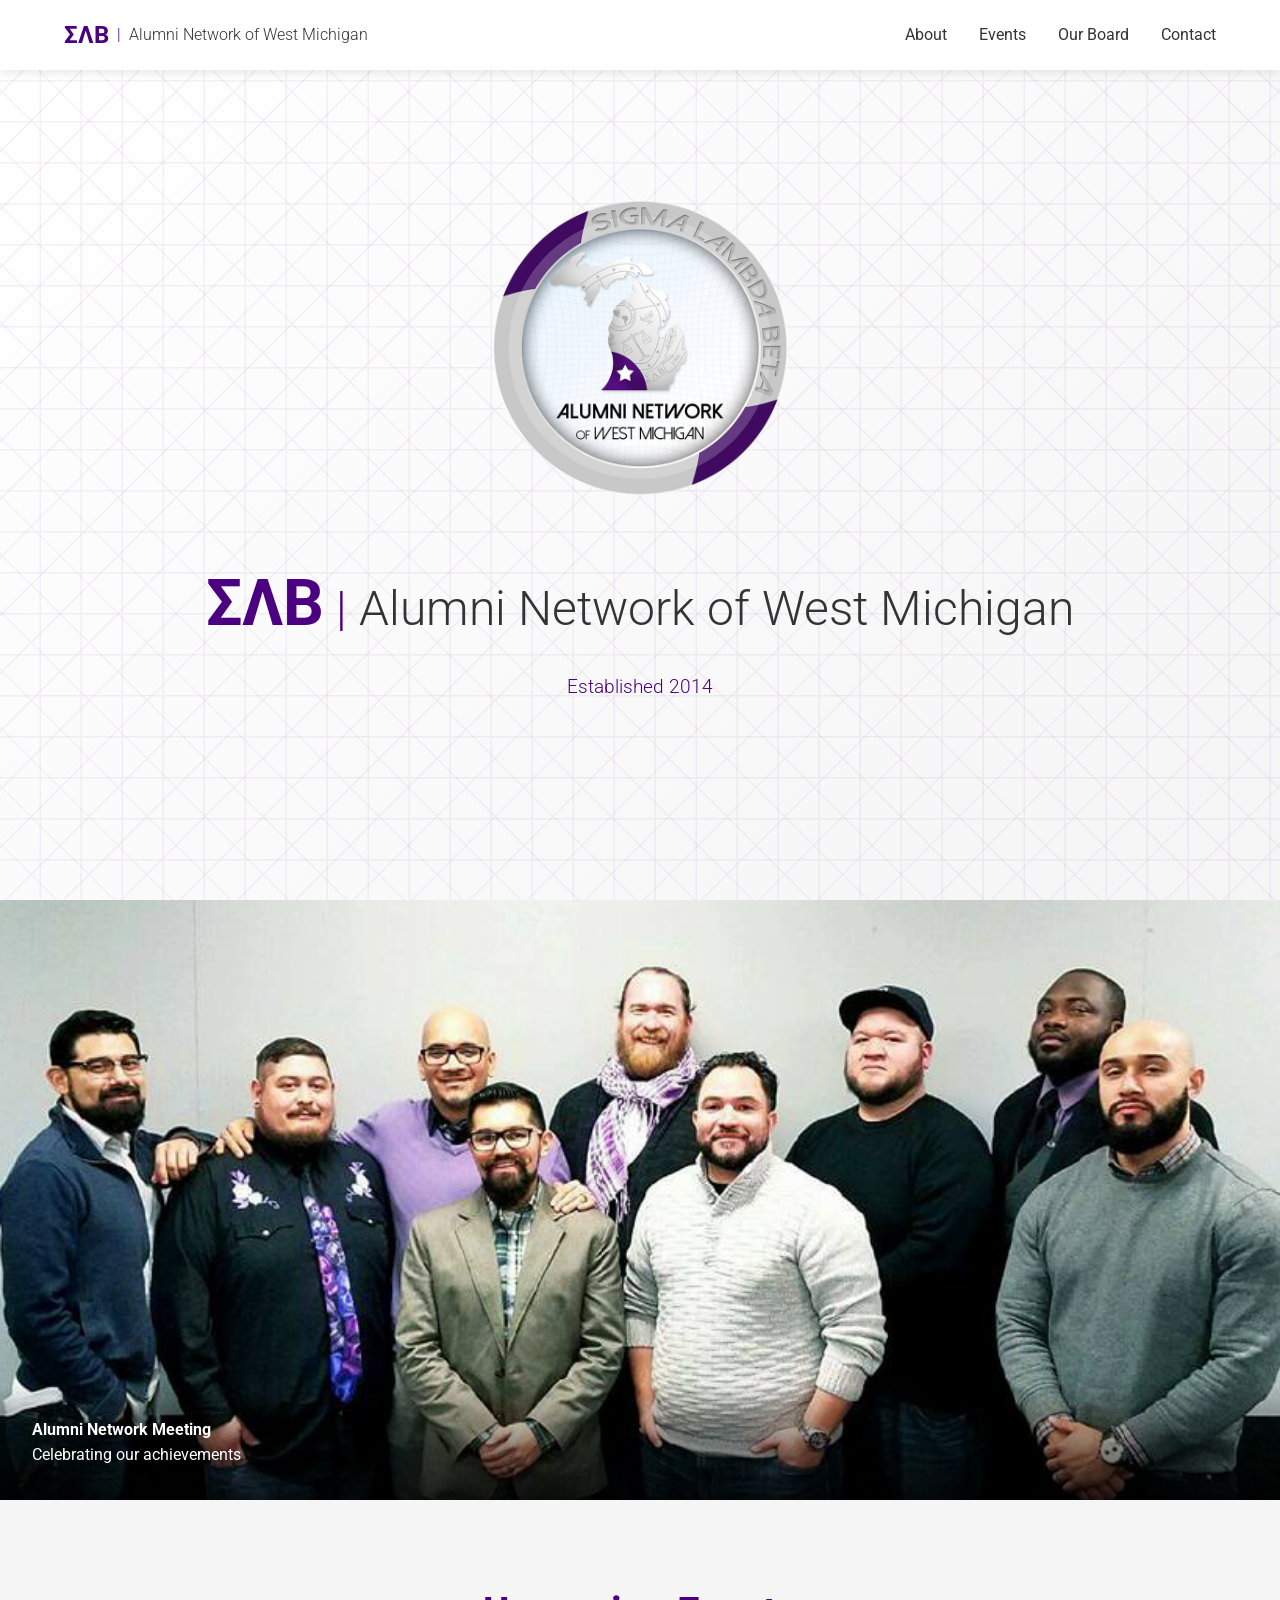
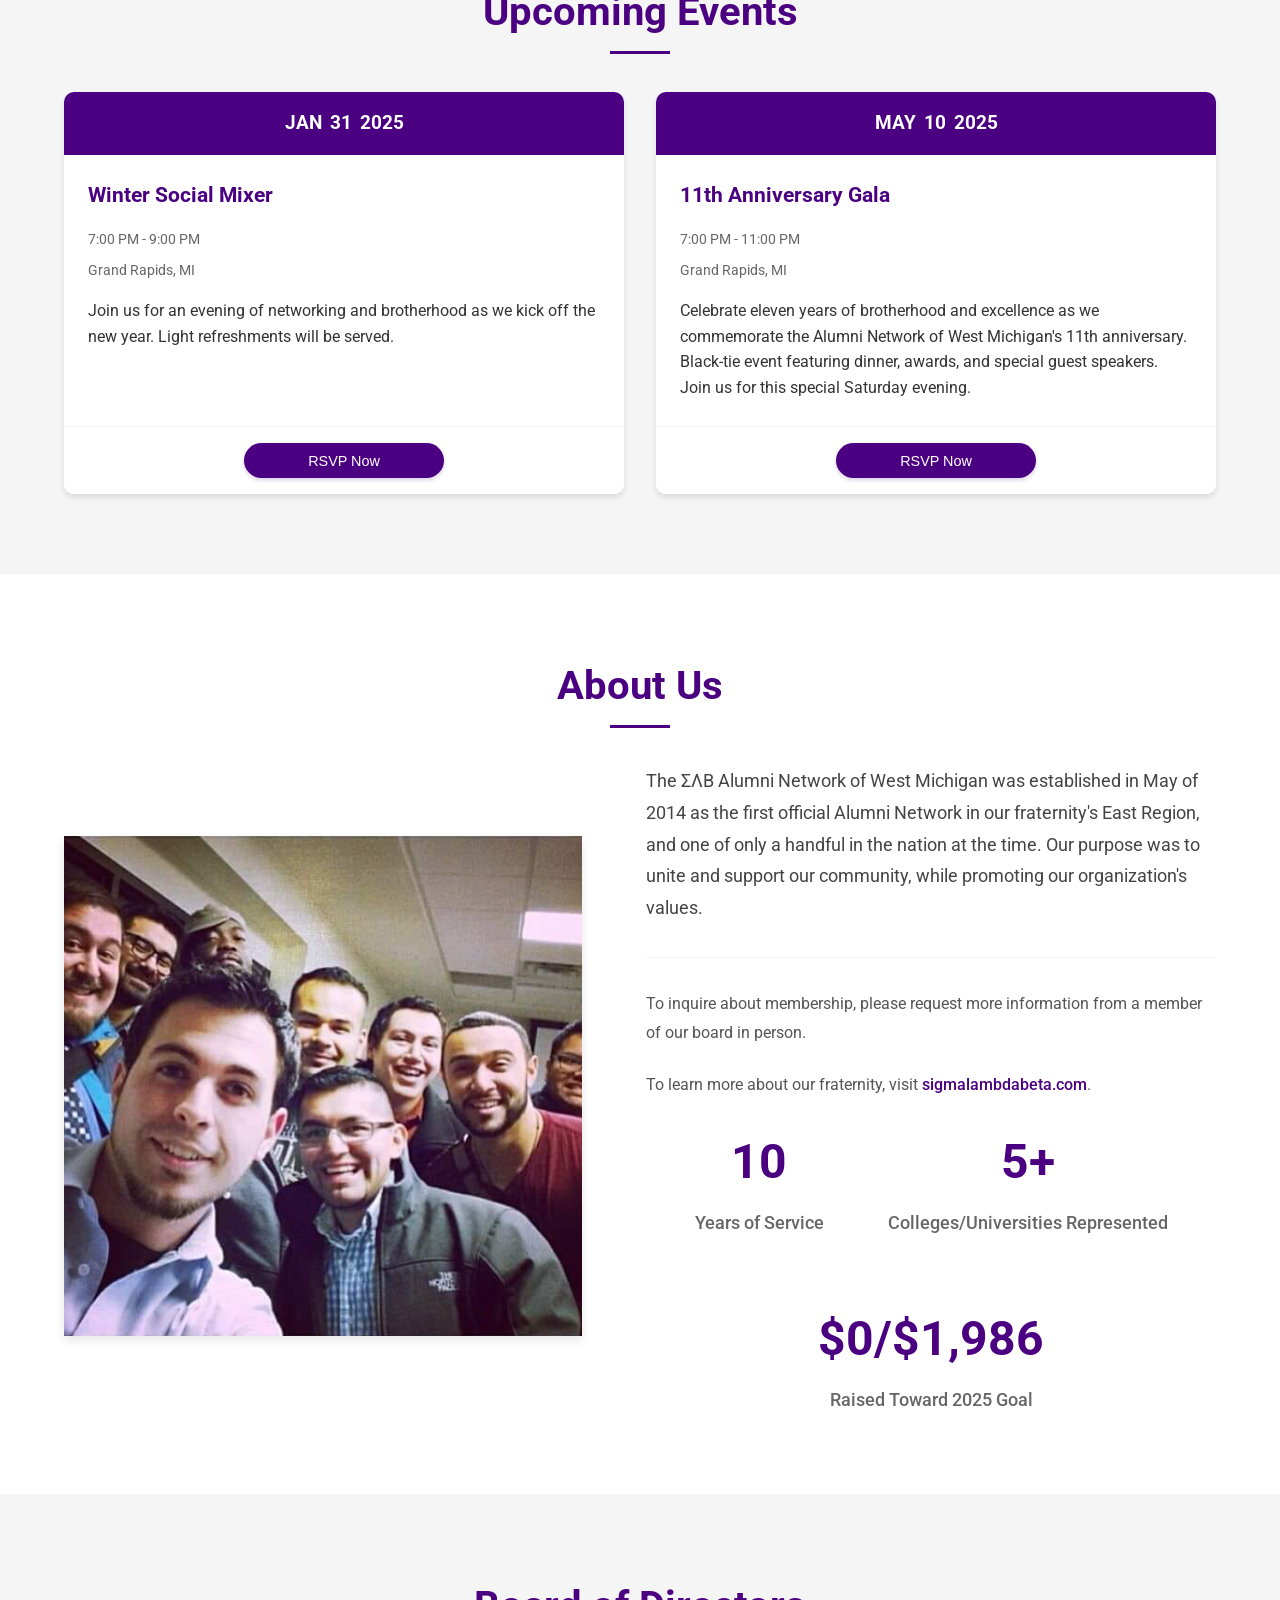
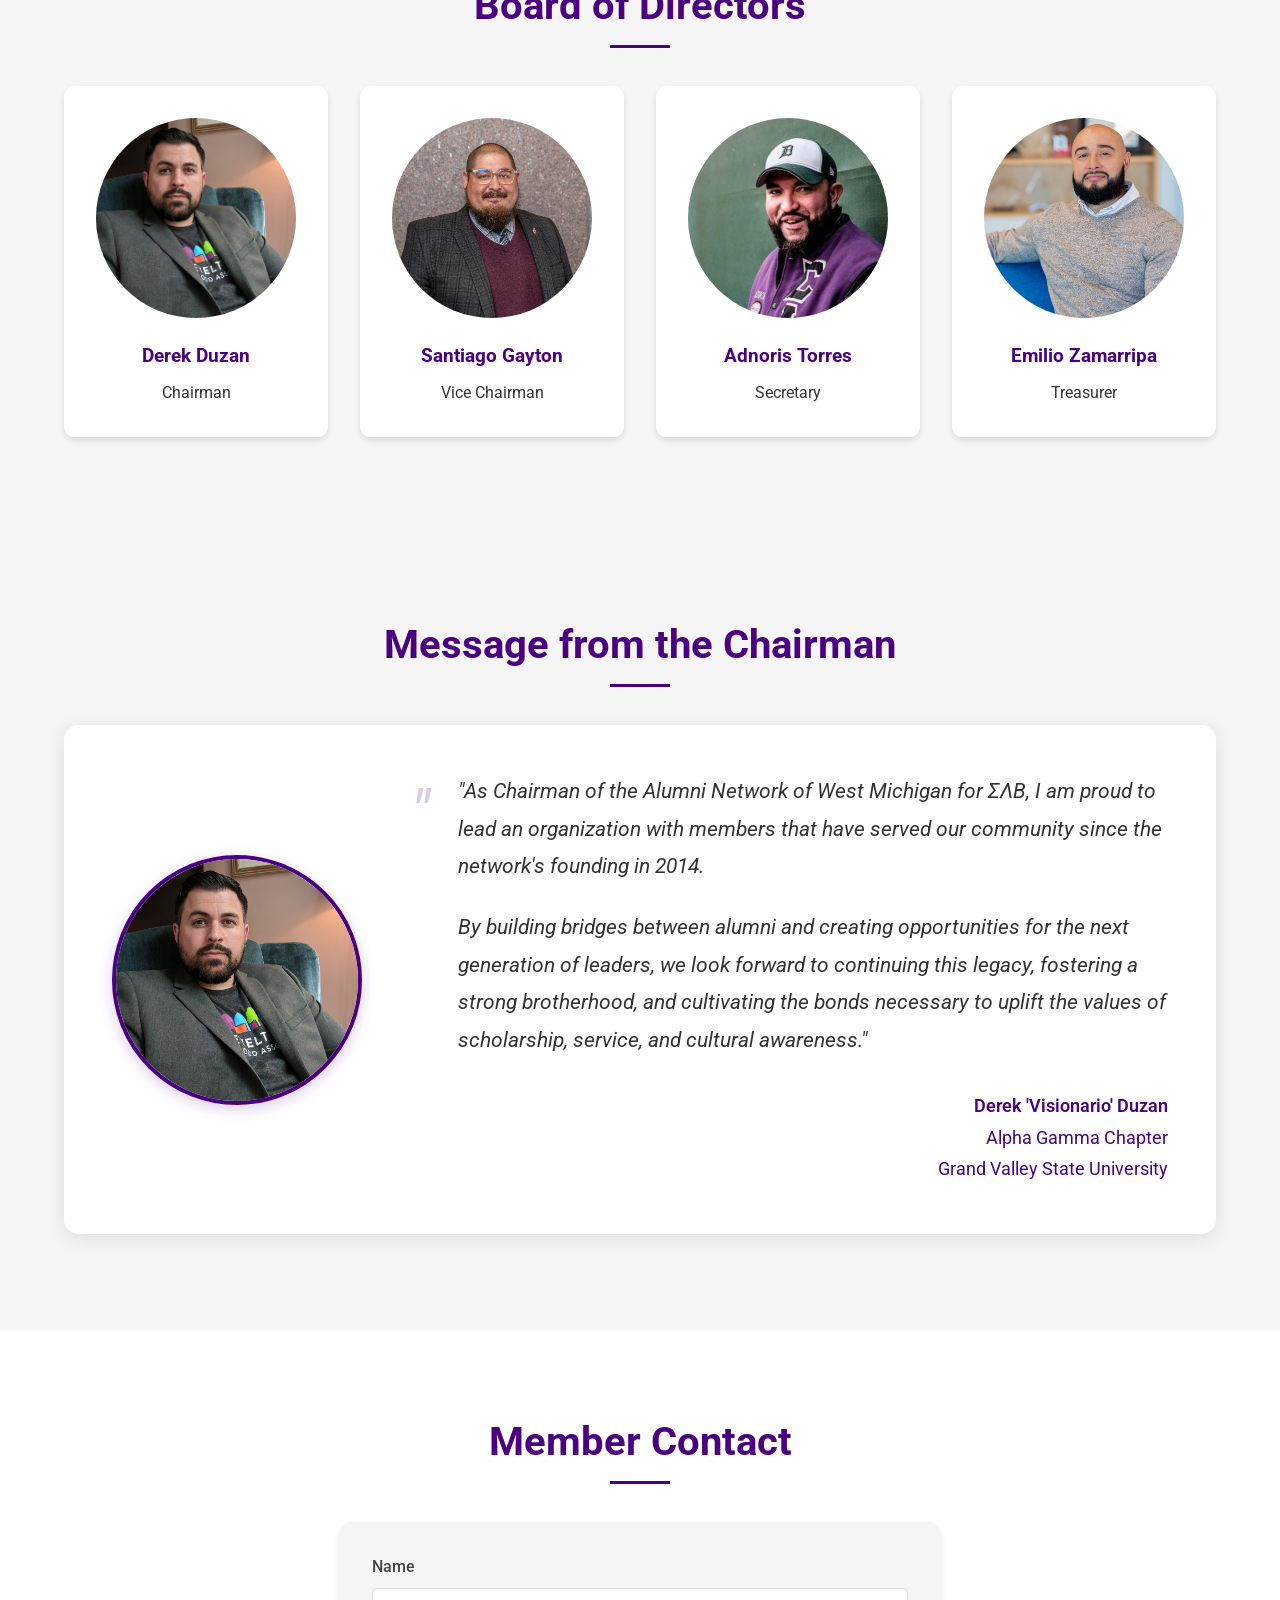
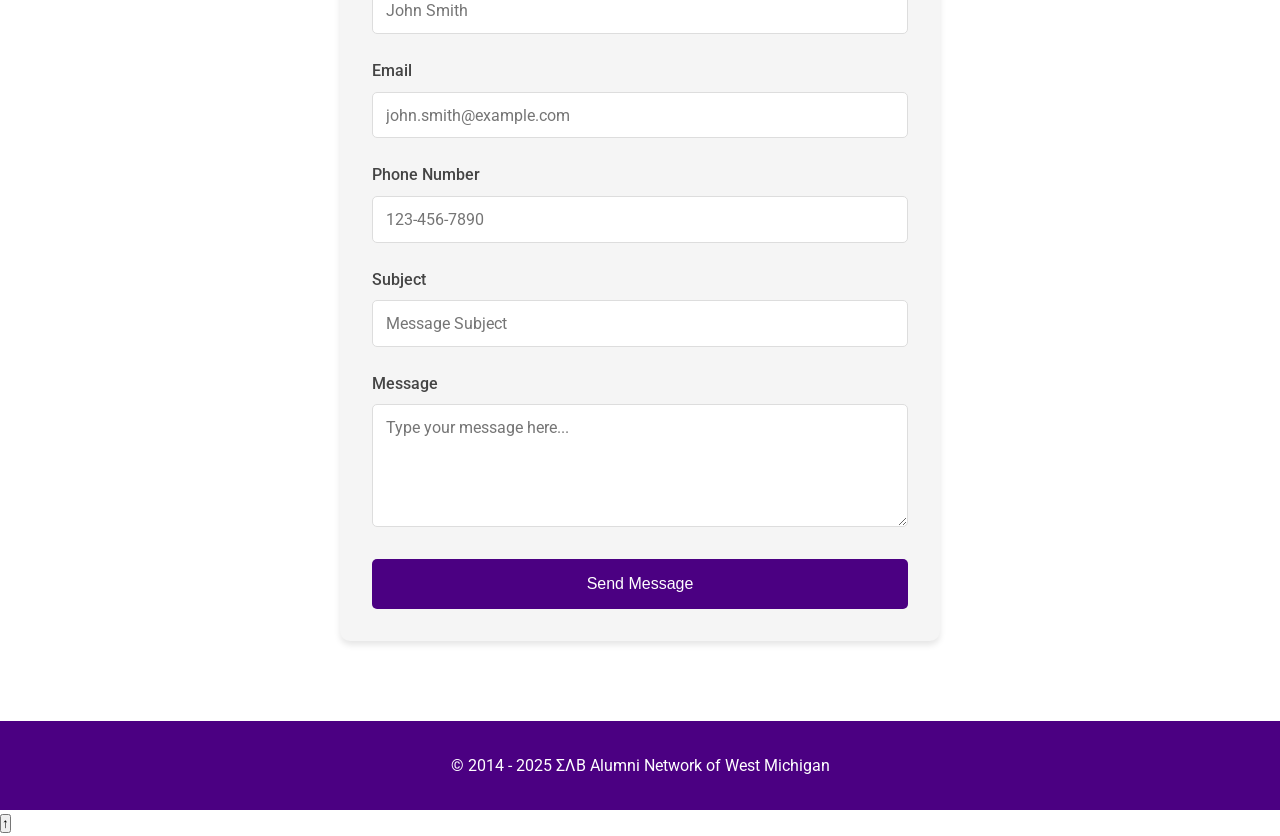
==== index.html @ dcb29a34 "Add files via upload" ====
<!DOCTYPE html>
<html lang="en">
<head>
    <meta charset="UTF-8">
    <meta name="viewport" content="width=device-width, initial-scale=1.0">
    <title>ΣΛΒ | Alumni Network of West Michigan</title>
    <link rel="stylesheet" href="styles.css">
    <link rel="preconnect" href="https://fonts.googleapis.com">
    <link rel="preconnect" href="https://fonts.gstatic.com" crossorigin>
    <link href="https://fonts.googleapis.com/css2?family=Roboto:wght@300;400;700&display=swap" rel="stylesheet">
    <script src="script.js" defer></script>
</head>
<body>
    <header>
        <nav class="navbar">
            <div class="logo">
                <span class="greek-letters">ΣΛΒ</span>
                <span class="separator">|</span>
                <span class="network-name">Alumni Network of West Michigan</span>
            </div>
            <div class="nav-links">
                <a href="#about">About</a>
                <a href="#events">Events</a>
                <a href="#membership">Our Board</a>
                <a href="#contact">Contact</a>
            </div>
            <div class="menu-toggle">
                <span></span>
                <span></span>
                <span></span>
            </div>
        </nav>
    </header>

    <main>
        <section class="hero">
            <div class="hero-content">
                <img 
                    src="images/logo.png" 
                    alt="ΣΛΒ Alumni Network of West Michigan Logo" 
                    class="hero-logo"
                    onload="console.log('Image loaded successfully')"
                    onerror="console.log('Error loading image. Path attempted:', this.src)">
                <h1>
                    <span class="greek-letters">ΣΛΒ</span>
                    <span class="separator">|</span>
                    <span class="network-name">Alumni Network of West Michigan</span>
                </h1>
                <p class="subtitle">Established 2014</p>
            </div>
        </section>

        <section class="gallery" id="events">
            <div class="container">
                <div class="carousel-container">
                    <div class="carousel-track-container">
                        <div class="carousel-track">
                            <!-- Original slides -->
                            <div class="carousel-slide">
                                <img src="images/about.png" alt="Alumni Network Meeting">
                                <div class="carousel-caption">
                                    <h4>Alumni Network Meeting</h4>
                                    <p>Celebrating our achievements</p>
                                </div>
                            </div>
                            <div class="carousel-slide">
                                <img src="images/meeting3.jpg" alt="Volunteering">
                                <div class="carousel-caption">
                                    <h4>Volunteering</h4>
                                    <p>Supporting the next generation</p>
                                </div>
                            </div>
                            <div class="carousel-slide">
                                <img src="images/volunteer1.png" alt="Volunteering with Laker Familia">
                                <div class="carousel-caption">
                                    <h4>Community Service</h4>
                                    <p>Volunteering with Laker Familia at GVSU</p>
                                </div>
                            </div>
                            <div class="carousel-slide">
                                <img src="images/holidayparty.png" alt="Holiday Party">
                                <div class="carousel-caption">
                                    <h4>Holiday Gathering</h4>
                                    <p>Brothers celebrating the season together in Grand Rapids</p>
                                </div>
                            </div>
                            <div class="carousel-slide">
                                <img src="images/meeting2.jpg" alt="Brother Social">
                                <div class="carousel-caption">
                                    <h4>Brother Social</h4>
                                    <p>Growing together professionally</p>
                                </div>
                            </div>
                            <!-- Original slide -->
                            <div class="carousel-slide">
                                <img src="images/fundraise1.png" alt="Fundraiser for Clubhouse International">
                                <div class="carousel-caption">
                                    <h4>Philanthropy</h4>
                                    <p>Fundraising event supporting Clubhouse International</p>
                                </div>
                            </div>
                            <!-- Duplicate all slides for seamless loop -->
                            <div class="carousel-slide">
                                <img src="images/about.png" alt="Alumni Network Meeting">
                                <div class="carousel-caption">
                                    <h4>Alumni Network Meeting</h4>
                                    <p>Celebrating our achievements</p>
                                </div>
                            </div>
                            <div class="carousel-slide">
                                <img src="images/meeting3.jpg" alt="Volunteering">
                                <div class="carousel-caption">
                                    <h4>Volunteering</h4>
                                    <p>Supporting the next generation</p>
                                </div>
                            </div>
                            <div class="carousel-slide">
                                <img src="images/volunteer2.jpg" alt="Volunteering Event">
                                <div class="carousel-caption">
                                    <h4>Community Outreach</h4>
                                    <p>Brothers giving back to West Michigan</p>
                                </div>
                            </div>
                            <div class="carousel-slide">
                                <img src="images/holidayparty.png" alt="Holiday Party">
                                <div class="carousel-caption">
                                    <h4>Holiday Gathering</h4>
                                    <p>Brothers celebrating the season together in Grand Rapids</p>
                                </div>
                            </div>
                            <div class="carousel-slide">
                                <img src="images/meeting2.jpg" alt="Brother Social">
                                <div class="carousel-caption">
                                    <h4>Brother Social</h4>
                                    <p>Growing together professionally</p>
                                </div>
                            </div>
                            <div class="carousel-slide">
                                <img src="images/meeting3.jpg" alt="Volunteering">
                                <div class="carousel-caption">
                                    <h4>Volunteering</h4>
                                    <p>Supporting the next generation</p>
                                </div>
                            </div>
                            <div class="carousel-slide">
                                <img src="images/about.png" alt="Alumni Network Meeting">
                                <div class="carousel-caption">
                                    <h4>Alumni Network Meeting</h4>
                                    <p>Celebrating our achievements</p>
                                </div>
                            </div>
                            <div class="carousel-slide">
                                <img src="images/fundraise1.png" alt="Fundraiser for Clubhouse International">
                                <div class="carousel-caption">
                                    <h4>Philanthropy</h4>
                                    <p>Fundraising event supporting Clubhouse International</p>
                                </div>
                            </div>
                        </div>
                    </div>
                </div>
            </div>
        </section>

        <section class="upcoming-events">
            <div class="container">
                <h2>Upcoming Events</h2>
                <div class="events-grid">
                    <div class="event-card">
                        <div class="event-date">
                            <span class="month">JAN</span>
                            <span class="day">31</span>
                            <span class="year">2025</span>
                        </div>
                        <div class="event-details">
                            <h3>Winter Social Mixer</h3>
                            <p class="event-time"><i class="far fa-clock"></i> 7:00 PM - 9:00 PM</p>
                            <p class="event-location"><i class="fas fa-map-marker-alt"></i> Grand Rapids, MI</p>
                            <p class="event-description">Join us for an evening of networking and brotherhood as we kick off the new year. Light refreshments will be served.</p>
                        </div>
                        <div class="event-actions">
                            <button class="rsvp-btn" onclick="handleRSVP(this)" 
                                data-event-name="Winter Social Mixer" 
                                data-event-date="2025-01-31" 
                                data-event-time="19:00" 
                                data-event-location="Grand Rapids, MI">RSVP Now</button>
                        </div>
                    </div>
                    <div class="event-card">
                        <div class="event-date">
                            <span class="month">MAY</span>
                            <span class="day">10</span>
                            <span class="year">2025</span>
                        </div>
                        <div class="event-details">
                            <h3>11th Anniversary Gala</h3>
                            <p class="event-time"><i class="far fa-clock"></i> 7:00 PM - 11:00 PM</p>
                            <p class="event-location"><i class="fas fa-map-marker-alt"></i> Grand Rapids, MI</p>
                            <p class="event-description">Celebrate eleven years of brotherhood and excellence as we commemorate the Alumni Network of West Michigan's 11th anniversary. Black-tie event featuring dinner, awards, and special guest speakers. Join us for this special Saturday evening.</p>
                        </div>
                        <div class="event-actions">
                            <button class="rsvp-btn" onclick="handleRSVP(this)"
                                data-event-name="11th Anniversary Gala"
                                data-event-date="2025-05-10"
                                data-event-time="19:00"
                                data-event-location="Grand Rapids, MI">RSVP Now</button>
                        </div>
                    </div>
                </div>
            </div>
        </section>

        <section class="about" id="about">
            <div class="container">
                <h2>About Us</h2>
                <div class="about-content">
                    <div class="about-image">
                        <img src="images/about2.png" alt="Brotherhood Community Service">
                    </div>
                    <div class="about-main">
                        <div class="about-text">
                            <p>The ΣΛΒ Alumni Network of West Michigan was established in May of 2014 as the first official Alumni Network in our fraternity's East Region, and one of only a handful in the nation at the time. Our purpose was to unite and support our community, while promoting our organization's values.</p>
                            <div class="membership-info">
                                <p>To inquire about membership, please request more information from a member of our board in person.</p>
                                <p>To learn more about our fraternity, visit <a href="https://sigmalambdabeta.com" target="_blank" rel="noopener noreferrer">sigmalambdabeta.com</a>.</p>
                            </div>
                        </div>
                        <div class="about-stats">
                            <div class="stat-item">
                                <span class="stat-number">10</span>
                                <span class="stat-label">Years of Service</span>
                            </div>
                            <div class="stat-item">
                                <span class="stat-number">5+</span>
                                <span class="stat-label">Colleges/Universities Represented</span>
                            </div>
                            <div class="stat-item">
                                <span class="stat-number">$0/$1,986</span>
                                <span class="stat-label">Raised Toward 2025 Goal</span>
                            </div>
                        </div>
                    </div>
                </div>
            </div>
        </section>

        <section class="board" id="membership">
            <div class="container">
                <h2>Board of Directors</h2>
                <div class="board-grid">
                    <div class="board-member">
                        <img src="images/chairman.jpg" alt="Chairman">
                        <h3>Derek Duzan</h3>
                        <p>Chairman</p>
                    </div>
                    <div class="board-member">
                        <img src="images/vicechairman.png" alt="Vice Chairman">
                        <h3>Santiago Gayton</h3>
                        <p>Vice Chairman</p>
                    </div>
                    <div class="board-member">
                        <img src="images/secretary.png" alt="Secretary">
                        <h3>Adnoris Torres</h3>
                        <p>Secretary</p>
                    </div>
                    <div class="board-member">
                        <img src="images/treasurer.png" alt="Treasurer">
                        <h3>Emilio Zamarripa</h3>
                        <p>Treasurer</p>
                    </div>
                </div>
            </div>
        </section>

        <section class="chairman-message">
            <div class="container">
                <h2>Message from the Chairman</h2>
                <div class="message-content">
                    <img src="images/chairman.jpg" alt="Chairman" class="chairman-photo">
                    <blockquote>
                        <p>"As Chairman of the Alumni Network of West Michigan for ΣΛΒ, I am proud to lead an organization with members that have served our community since the network's founding in 2014.</p>
                        <p>By building bridges between alumni and creating opportunities for the next generation of leaders, we look forward to continuing this legacy, fostering a strong brotherhood, and cultivating the bonds necessary to uplift the values of scholarship, service, and cultural awareness."</p>
                        <footer>
                            <strong>Derek 'Visionario' Duzan</strong><br>
                            Alpha Gamma Chapter<br>
                            Grand Valley State University
                        </footer>
                    </blockquote>
                </div>
            </div>
        </section>

        <section class="contact" id="contact">
            <div class="container">
                <h2>Member Contact</h2>
                <div class="contact-content">
                    <form class="contact-form" id="contactForm" onsubmit="sendEmail(event)">
                        <div class="form-group">
                            <label for="name">Name</label>
                            <input type="text" id="name" name="name" placeholder="John Smith" required>
                        </div>
                        <div class="form-group">
                            <label for="email">Email</label>
                            <input type="email" id="email" name="email" placeholder="john.smith@example.com" required>
                        </div>
                        <div class="form-group">
                            <label for="phone">Phone Number</label>
                            <input type="tel" id="phone" name="phone" pattern="[0-9]{3}-[0-9]{3}-[0-9]{4}" placeholder="123-456-7890" required>
                        </div>
                        <div class="form-group">
                            <label for="subject">Subject</label>
                            <input type="text" id="subject" name="subject" placeholder="Message Subject" required>
                        </div>
                        <div class="form-group">
                            <label for="message">Message</label>
                            <textarea id="message" name="message" rows="5" placeholder="Type your message here..." required></textarea>
                        </div>
                        <button type="submit" class="submit-btn">Send Message</button>
                    </form>
                </div>
            </div>
        </section>
    </main>

    <footer>
        <p>&copy; 2014 - 2025 ΣΛΒ Alumni Network of West Michigan</p>
    </footer>

    <button class="back-to-top" onclick="window.scrollTo({top: 0, behavior: 'smooth'})">
        ↑
    </button>

    <script>
        // Show/hide back to top button based on scroll position
        window.addEventListener('scroll', function() {
            const backToTop = document.querySelector('.back-to-top');
            if (window.scrollY > 300) {
                backToTop.classList.add('visible');
            } else {
                backToTop.classList.remove('visible');
            }
        });
    </script>
</body>
</html>
---- styles.css ----
:root {
    --purple: #4B0082;
    --purple-light: #6A1B9A;
    --white: #ffffff;
    --gray-light: #f5f5f5;
}

* {
    margin: 0;
    padding: 0;
    box-sizing: border-box;
}

body {
    font-family: 'Roboto', sans-serif;
    background-color: var(--white);
    color: #333;
    line-height: 1.6;
}

.navbar {
    display: flex;
    justify-content: space-between;
    align-items: center;
    padding: 1rem 5%;
    background-color: var(--white);
    box-shadow: 0 2px 10px rgba(0, 0, 0, 0.1);
    position: fixed;
    width: 100%;
    top: 0;
    z-index: 1000;
}

.logo {
    display: flex;
    align-items: center;
    gap: 0.5rem;
}

.greek-letters {
    font-size: 1.5rem;
    font-weight: 700;
    color: var(--purple);
}

.separator {
    color: var(--purple);
    font-weight: 300;
}

.network-name {
    font-weight: 300;
}

.nav-links {
    display: flex;
    gap: 2rem;
}

.nav-links a {
    text-decoration: none;
    color: #333;
    font-weight: 400;
    transition: color 0.3s ease;
}

.nav-links a:hover {
    color: var(--purple);
}

.menu-toggle {
    display: none;
    flex-direction: column;
    gap: 6px;
    cursor: pointer;
}

.menu-toggle span {
    width: 25px;
    height: 2px;
    background-color: var(--purple);
    transition: all 0.3s ease;
}

.hero {
    height: 100vh;
    display: flex;
    flex-direction: column;
    justify-content: center;
    align-items: center;
    text-align: center;
    padding: 0 1rem;
    background: linear-gradient(135deg, var(--white) 0%, var(--gray-light) 100%);
    position: relative;
    overflow: hidden;
}

.hero::before {
    content: '';
    position: absolute;
    top: 0;
    left: 0;
    right: 0;
    bottom: 0;
    background: 
        repeating-linear-gradient(90deg, 
            transparent 0px,
            transparent 39px,
            var(--purple) 40px,
            var(--purple) 41px
        ),
        repeating-linear-gradient(0deg,
            transparent 0px,
            transparent 39px,
            var(--purple) 40px,
            var(--purple) 41px
        );
    opacity: 0.05;
    animation: gridMove 20s linear infinite;
}

.hero::after {
    content: '';
    position: absolute;
    top: 0;
    left: 0;
    right: 0;
    bottom: 0;
    background: 
        repeating-linear-gradient(45deg,
            transparent 0px,
            transparent 39px,
            var(--purple) 40px,
            var(--purple) 41px
        ),
        repeating-linear-gradient(-45deg,
            transparent 0px,
            transparent 39px,
            var(--purple) 40px,
            var(--purple) 41px
        );
    opacity: 0.05;
    animation: gridMove 15s linear infinite reverse;
}

@keyframes gridMove {
    0% {
        transform: translateX(0) translateY(0);
    }
    100% {
        transform: translateX(40px) translateY(40px);
    }
}

.hero-content {
    position: relative;
    z-index: 1;
}

.hero h1 {
    font-size: 3rem;
    margin-bottom: 1rem;
}

.hero .greek-letters {
    font-size: 4rem;
}

.subtitle {
    font-size: 1.2rem;
    color: var(--purple);
    font-weight: 300;
}

footer {
    text-align: center;
    padding: 2rem;
    background-color: var(--purple);
    color: var(--white);
}

/* Add these new styles before the media queries */

.container {
    max-width: 1200px;
    margin: 0 auto;
    padding: 0 1.5rem;
}

section {
    padding: 5rem 0;
}

section h2 {
    text-align: center;
    color: var(--purple);
    font-size: 2.5rem;
    margin-bottom: 3rem;
    position: relative;
}

section h2::after {
    content: '';
    position: absolute;
    bottom: -10px;
    left: 50%;
    transform: translateX(-50%);
    width: 60px;
    height: 3px;
    background-color: var(--purple);
}

/* Chairman Message Section */
.chairman-message {
    background-color: var(--gray-light);
    padding: 6rem 0;
}

.message-content {
    display: flex;
    gap: 4rem;
    align-items: center;
    background: var(--white);
    padding: 3rem;
    border-radius: 15px;
    box-shadow: 0 4px 20px rgba(0, 0, 0, 0.1);
}

.chairman-photo {
    width: 250px;
    height: 250px;
    object-fit: cover;
    border-radius: 50%;
    border: 4px solid var(--purple);
    box-shadow: 0 4px 15px rgba(75, 0, 130, 0.2);
    flex-shrink: 0;
}

blockquote {
    font-size: 1.3rem;
    line-height: 1.8;
    color: #333;
    font-style: italic;
    position: relative;
    padding-left: 2rem;
}

blockquote::before {
    content: '"';
    font-size: 4rem;
    color: var(--purple);
    position: absolute;
    left: -1rem;
    top: -1rem;
    opacity: 0.2;
}

blockquote footer {
    margin-top: 1.5rem;
    color: var(--purple);
    font-style: normal;
    font-size: 1.1rem;
    text-align: right;
    background: none;
    padding: 0;
}

blockquote footer strong {
    font-weight: 600;
}

blockquote p {
    margin-bottom: 1.5rem;
}

blockquote p:last-of-type {
    margin-bottom: 2rem;
}

/* Board Section */
.board {
    background-color: var(--gray-light);
}

.board-grid {
    display: grid;
    grid-template-columns: repeat(auto-fit, minmax(250px, 1fr));
    gap: 2rem;
}

.board-member {
    text-align: center;
    background: var(--white);
    padding: 2rem;
    border-radius: 10px;
    box-shadow: 0 4px 6px rgba(0, 0, 0, 0.1);
    transition: transform 0.3s ease;
    position: relative;
    overflow: hidden;
}

.board-member:hover {
    transform: translateY(-5px);
}

.board-member img {
    width: 200px;
    height: 200px;
    border-radius: 50%;
    margin-bottom: 1rem;
    object-fit: cover;
}

.board-member h3 {
    color: var(--purple);
    margin-bottom: 0.5rem;
}

.board-member .member-overlay {
    position: absolute;
    bottom: -100%;
    left: 0;
    right: 0;
    background: rgba(75, 0, 130, 0.9);
    color: white;
    padding: 2rem;
    transition: bottom 0.3s ease-in-out;
}

.board-member:hover .member-overlay {
    bottom: 0;
}

/* Gallery Section */
.gallery {
    background-color: var(--white);
    padding: 0;
}

.gallery .container {
    max-width: none;
    padding: 0;
}

.carousel-container {
    position: relative;
    width: 100%;
    margin: 0;
    overflow: hidden;
}

.gallery h2 {
    display: none;
}

.carousel-track-container {
    position: relative;
    height: 600px;
    margin: 0;
    overflow: hidden;
    background-color: black;
}

.carousel-track {
    position: relative;
    height: 100%;
    display: flex;
    animation: scroll 80s linear infinite;
    transform: translateX(0);
    will-change: transform;
}

.carousel-slide {
    position: relative;
    min-width: 100%;
    height: 100%;
    flex-shrink: 0;
    background-color: black;
    cursor: pointer;
}

.carousel-slide img {
    width: 100%;
    height: 100%;
    object-fit: cover;
    object-position: center 30%;
}

.carousel-caption {
    position: absolute;
    bottom: 0;
    left: 0;
    right: 0;
    padding: 2rem;
    background: linear-gradient(transparent, rgba(0, 0, 0, 0.8));
    color: var(--white);
}

@keyframes scroll {
    0% {
        transform: translateX(0);
    }
    100% {
        transform: translateX(-600%);
    }
}

/* Remove the carousel buttons and indicators */
.carousel-button, .carousel-nav {
    display: none;
}

@media (max-width: 768px) {
    .carousel-track-container {
        height: 300px;
    }
}

/* Update Mobile Responsive Design */
@media (max-width: 768px) {
    .nav-links {
        display: none;
    }

    .menu-toggle {
        display: flex;
    }

    .menu-toggle.active span:nth-child(1) {
        transform: rotate(45deg) translate(5px, 5px);
    }

    .menu-toggle.active span:nth-child(2) {
        opacity: 0;
    }

    .menu-toggle.active span:nth-child(3) {
        transform: rotate(-45deg) translate(7px, -6px);
    }

    .hero h1 {
        font-size: 2rem;
        display: flex;
        flex-direction: column;
        gap: 0.5rem;
    }

    .hero .greek-letters {
        font-size: 3rem;
        line-height: 1.2;
    }

    .hero .separator {
        display: none;
    }

    .logo {
        flex-direction: row;
        align-items: center;
        flex-wrap: wrap;
        gap: 0.5rem;
    }

    .logo .network-name {
        font-size: 0.9rem;
    }

    .navbar {
        padding: 1rem 1.5rem;
    }

    .message-content {
        flex-direction: column;
        text-align: center;
    }

    .chairman-photo {
        width: 200px;
        height: 200px;
    }

    blockquote {
        font-size: 1.1rem;
    }

    section h2 {
        font-size: 2rem;
    }

    .gallery-grid {
        grid-template-columns: 1fr;
    }

    .board-grid {
        grid-template-columns: 1fr;
    }

    section {
        padding: 3rem 0;
    }
} 

/* Add these new styles for mobile menu */
.nav-links.active {
    display: flex;
    flex-direction: column;
    position: absolute;
    top: 100%;
    left: 0;
    width: 100%;
    background-color: var(--white);
    padding: 1rem;
    box-shadow: 0 2px 10px rgba(0, 0, 0, 0.1);
    text-align: center;
    gap: 1rem;
}

.nav-links.active a {
    padding: 0.5rem 0;
    width: 100%;
    border-bottom: 1px solid var(--gray-light);
}

.nav-links.active a:last-child {
    border-bottom: none;
} 

/* About Section */
.about {
    background-color: var(--white);
    position: relative;
    overflow: hidden;
}

.about-content {
    display: flex;
    gap: 4rem;
    align-items: center;
}

.about-image {
    flex: 0 0 45%;
}

.about-image img {
    width: 100%;
    height: 500px;
    object-fit: cover;
    box-shadow: 0 4px 10px rgba(0, 0, 0, 0.1);
}

.about-main {
    flex: 1;
}

.about-text {
    max-width: 100%;
    text-align: left;
}

.about-text p {
    margin-bottom: 1.5rem;
    font-size: 1.1rem;
    color: #444;
    line-height: 1.8;
}

.about-stats {
    display: flex;
    justify-content: center;
    gap: 4rem;
    flex-wrap: wrap;
}

.stat-item {
    display: flex;
    flex-direction: column;
    align-items: center;
    text-align: center;
}

.stat-number {
    font-size: 3rem;
    font-weight: 700;
    color: var(--purple);
    margin-bottom: 0.5rem;
}

.stat-label {
    font-size: 1.1rem;
    color: #666;
    font-weight: 500;
}

/* Update mobile styles */
@media (max-width: 768px) {
    .about-content {
        flex-direction: column;
        gap: 2rem;
    }

    .about-image {
        flex: 0 0 100%;
    }

    .about-image img {
        height: 300px;
    }

    .about-text {
        text-align: left;
    }

    .about-stats {
        gap: 2rem;
    }

    .stat-number {
        font-size: 2.5rem;
    }

    .stat-label {
        font-size: 1rem;
    }

    .about-text p {
        font-size: 1rem;
        text-align: left;
    }
} 

/* Upcoming Events Section */
.upcoming-events {
    background-color: var(--gray-light);
    padding: 5rem 0;
}

.upcoming-events::before {
    display: none;
}

.upcoming-events .container {
    position: relative;
    z-index: 1;
}

.events-grid {
    display: grid;
    grid-template-columns: repeat(auto-fit, minmax(300px, 1fr));
    gap: 2rem;
    margin-top: 2rem;
}

.event-card {
    background: var(--white);
    border-radius: 10px;
    overflow: hidden;
    box-shadow: 0 4px 6px rgba(0, 0, 0, 0.1);
    display: flex;
    flex-direction: column;
    position: relative;
    padding-bottom: 70px;
    transition: transform 0.3s ease;
}

.event-card:hover {
    transform: translateY(-5px);
}

.event-date {
    background: var(--purple);
    color: var(--white);
    padding: 1rem;
    display: flex;
    flex-direction: row;
    align-items: center;
    justify-content: center;
    gap: 0.5rem;
}

.event-date .month,
.event-date .day,
.event-date .year {
    font-size: 1.2rem;
    font-weight: 700;
    margin: 0;
}

.event-date .day {
    font-size: 1.2rem;
}

.event-details {
    padding: 1.5rem;
    flex: 1;
}

.event-details h3 {
    color: var(--purple);
    margin-bottom: 1rem;
    font-size: 1.3rem;
}

.event-time, .event-location {
    color: #666;
    margin-bottom: 0.5rem;
    font-size: 0.9rem;
}

.event-description {
    margin-top: 1rem;
    line-height: 1.6;
}

/* Mobile Responsive */
@media (max-width: 768px) {
    .event-card {
        flex-direction: column;
    }

    .event-date {
        padding: 0.8rem;
    }

    .event-date .month,
    .event-date .day,
    .event-date .year {
        font-size: 1.1rem;
    }
} 

/* Contact Section */
.contact {
    background-color: var(--white);
    padding: 5rem 0;
}

.contact-content {
    max-width: 600px;
    margin: 0 auto;
}

.contact-form {
    background: var(--gray-light);
    padding: 2rem;
    border-radius: 10px;
    box-shadow: 0 4px 6px rgba(0, 0, 0, 0.1);
}

.form-group {
    margin-bottom: 1.5rem;
}

.form-group label {
    display: block;
    margin-bottom: 0.5rem;
    color: #444;
    font-weight: 500;
}

.form-group input,
.form-group textarea {
    width: 100%;
    padding: 0.8rem;
    border: 1px solid #ddd;
    border-radius: 5px;
    font-size: 1rem;
    font-family: inherit;
}

.form-group textarea {
    resize: vertical;
}

.submit-btn {
    background-color: var(--purple);
    color: var(--white);
    padding: 1rem 2rem;
    border: none;
    border-radius: 5px;
    font-size: 1rem;
    cursor: pointer;
    transition: background-color 0.3s ease;
    width: 100%;
}

.submit-btn:hover {
    background-color: var(--purple-light);
}

/* Mobile Responsive */
@media (max-width: 768px) {
    .contact-form {
        padding: 1.5rem;
    }
} 

.event-actions {
    position: absolute;
    bottom: 0;
    left: 0;
    right: 0;
    padding: 1rem;
    display: flex;
    justify-content: center;
    background: var(--white);
    border-top: 1px solid var(--gray-light);
}

.rsvp-btn {
    padding: 0.6rem 2rem;
    font-size: 0.9rem;
    border: none;
    border-radius: 25px;
    font-weight: 500;
    cursor: pointer;
    transition: all 0.3s ease;
    background-color: var(--purple);
    color: white;
    box-shadow: 0 2px 4px rgba(75, 0, 130, 0.2);
    width: auto;
    min-width: 200px;
}

.rsvp-btn:hover {
    background-color: var(--purple-light);
    transform: translateY(-2px);
    box-shadow: 0 4px 8px rgba(75, 0, 130, 0.3);
}

/* Add loading animations for sections */
@keyframes fadeInUp {
    from {
        opacity: 0;
        transform: translateY(20px);
    }
    to {
        opacity: 1;
        transform: translateY(0);
    }
}

.section-animate {
    opacity: 0;
}

.section-animate.visible {
    animation: fadeInUp 0.6s ease forwards;
} 

.carousel-modal {
    position: fixed;
    top: 0;
    left: 0;
    right: 0;
    bottom: 0;
    background: rgba(0, 0, 0, 0.9);
    display: none;
    justify-content: center;
    align-items: center;
    z-index: 1000;
}

.carousel-modal.active {
    display: flex;
}

.modal-content {
    max-width: 90%;
    max-height: 90vh;
} 

.membership-note {
    background-color: var(--gray-light);
    padding: 1.5rem;
    margin-bottom: 2rem;
    border-radius: 10px;
    font-size: 1.1rem;
    line-height: 1.6;
    color: #444;
} 

.membership-info {
    margin-top: 2rem;
    padding-top: 2rem;
    border-top: 1px solid var(--gray-light);
}

.membership-info p {
    font-size: 1rem;
    color: #555;
}

.membership-info a {
    color: var(--purple);
    text-decoration: none;
    font-weight: 500;
    transition: color 0.3s ease;
}

.membership-info a:hover {
    color: var(--purple-light);
    text-decoration: underline;
} 

.hero-content {
    position: relative;
    transition: transform 0.2s ease-out;
} 

.hero-logo {
    width: 300px;
    height: auto;
    margin-bottom: 3rem;
    position: relative;
}

.hero-logo::after {
    content: '';
    position: absolute;
    top: 0;
    right: 0;
    bottom: 0;
    left: 0;
    background: linear-gradient(
        to right,
        transparent 0%,
        rgba(255, 255, 255, 0.8) 50%,
        transparent 100%
    );
    transform: translateX(-100%);
    opacity: 0;
    transition: opacity 0.3s;
}

.hero-logo:hover::after {
    opacity: 1;
    animation: shimmer 1.5s infinite;
}

@keyframes shimmer {
    100% {
        transform: translateX(100%);
    }
}

@media (max-width: 768px) {
    .hero-logo {
        width: 200px;
        margin-bottom: 2rem;
    }
    
    .hero h1 {
        font-size: 2rem;
    }
} 

/* Custom positioning for specific images if needed */
.carousel-slide img[src*="meeting2.jpg"] {
    object-position: center 20%;
}

.carousel-slide img[src*="meeting3.jpg"] {
    object-position: center 25%;
}
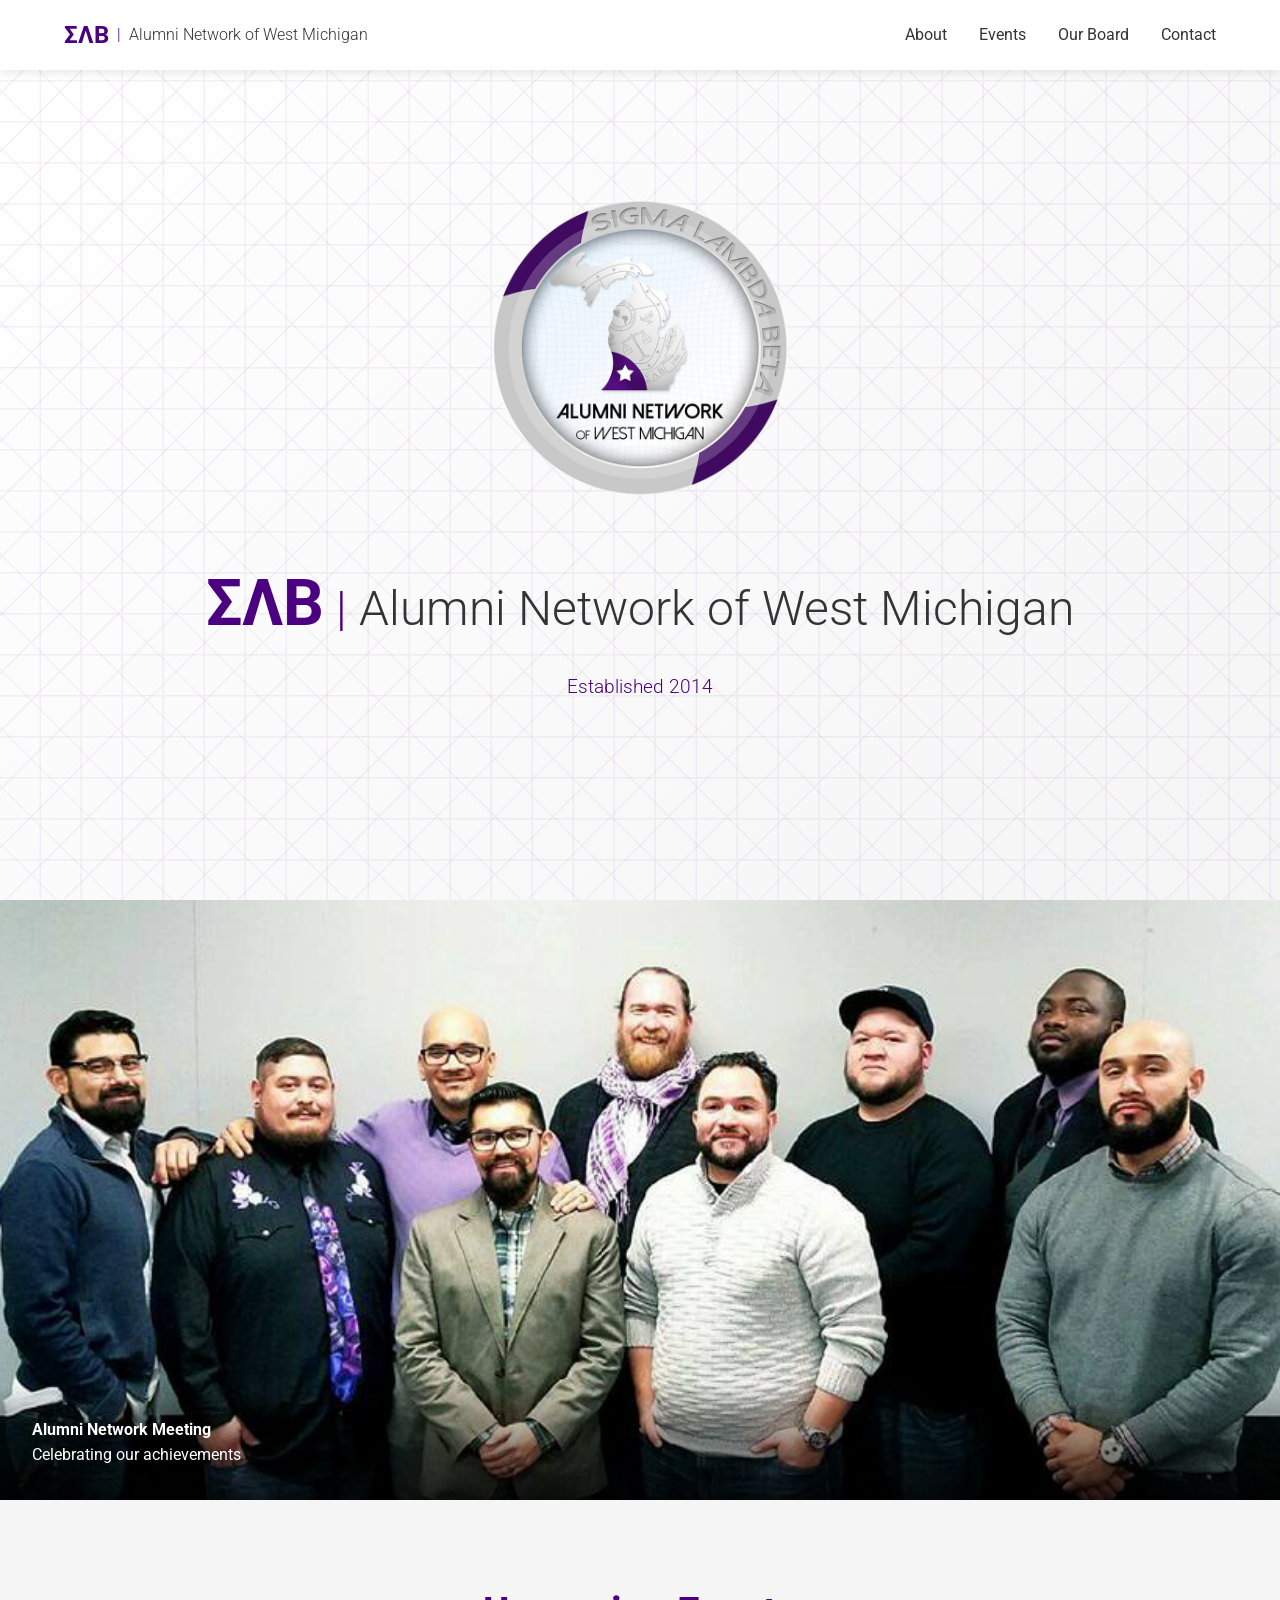
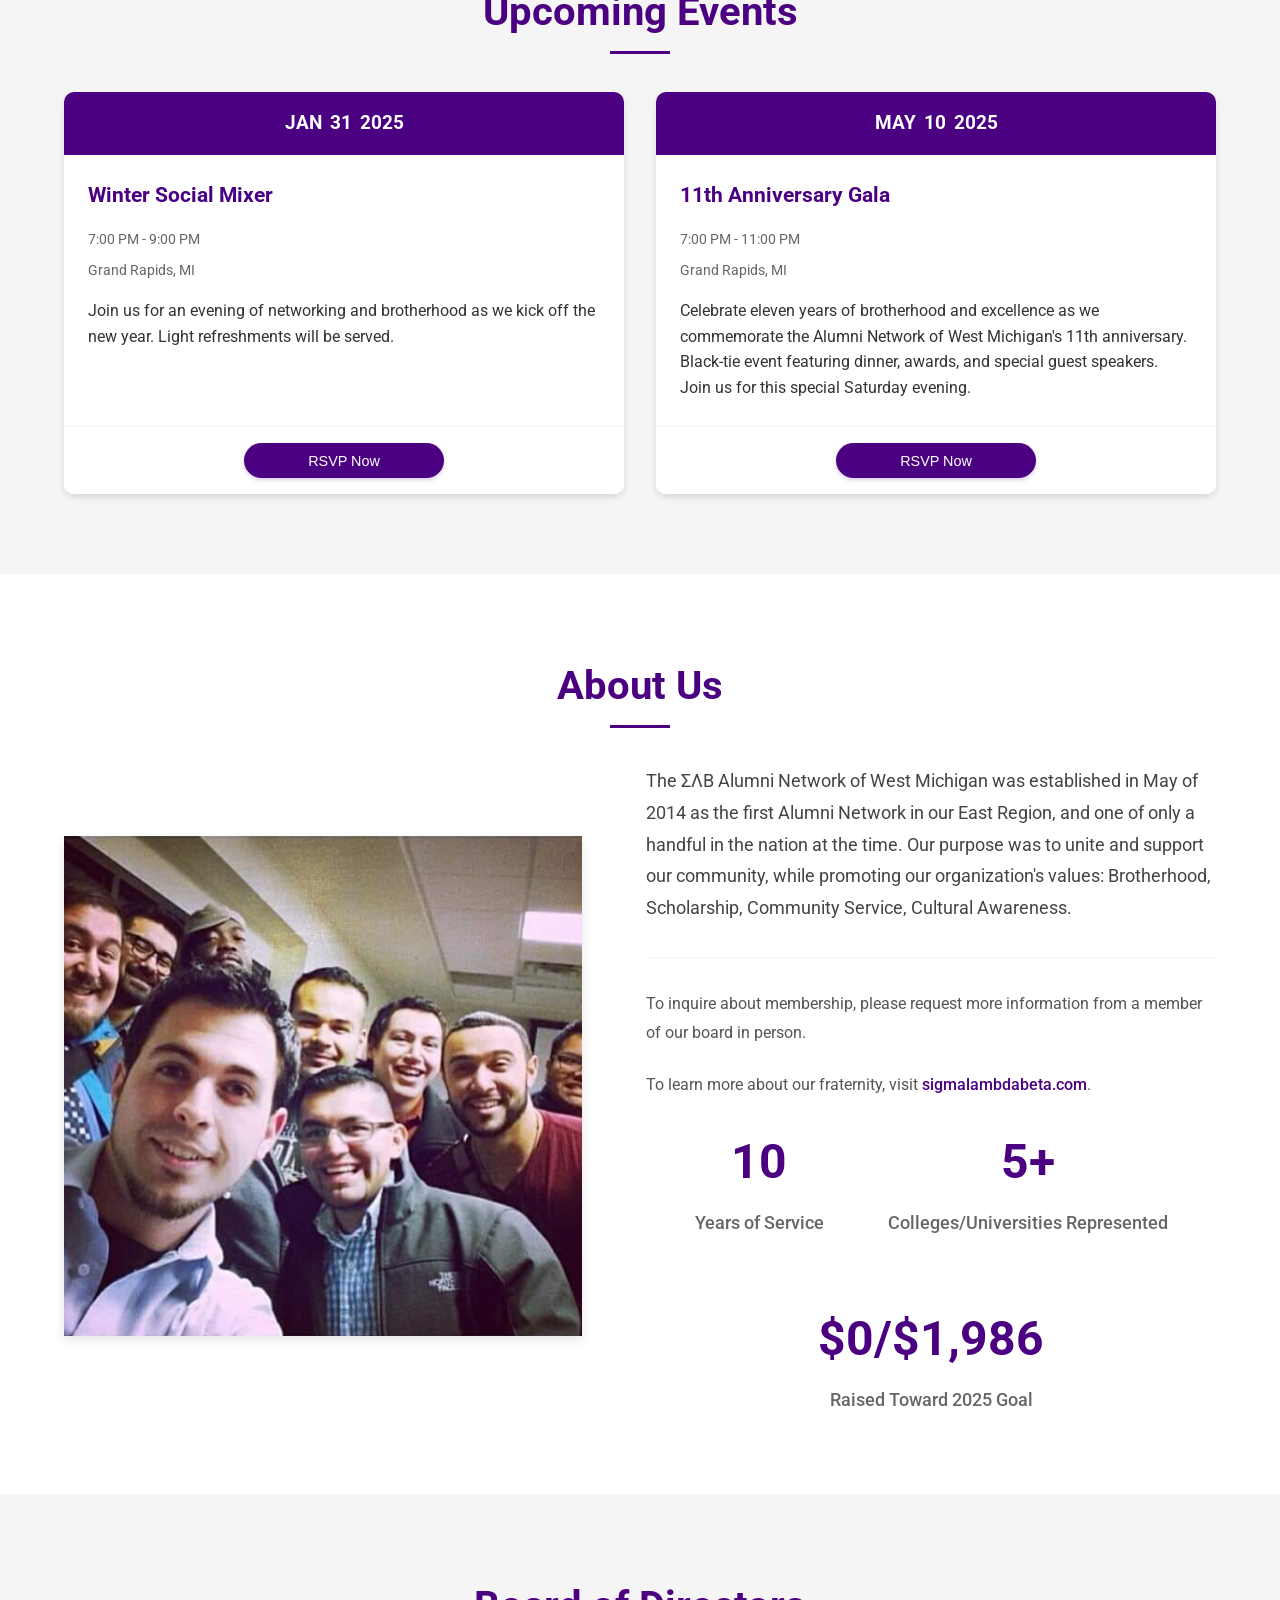
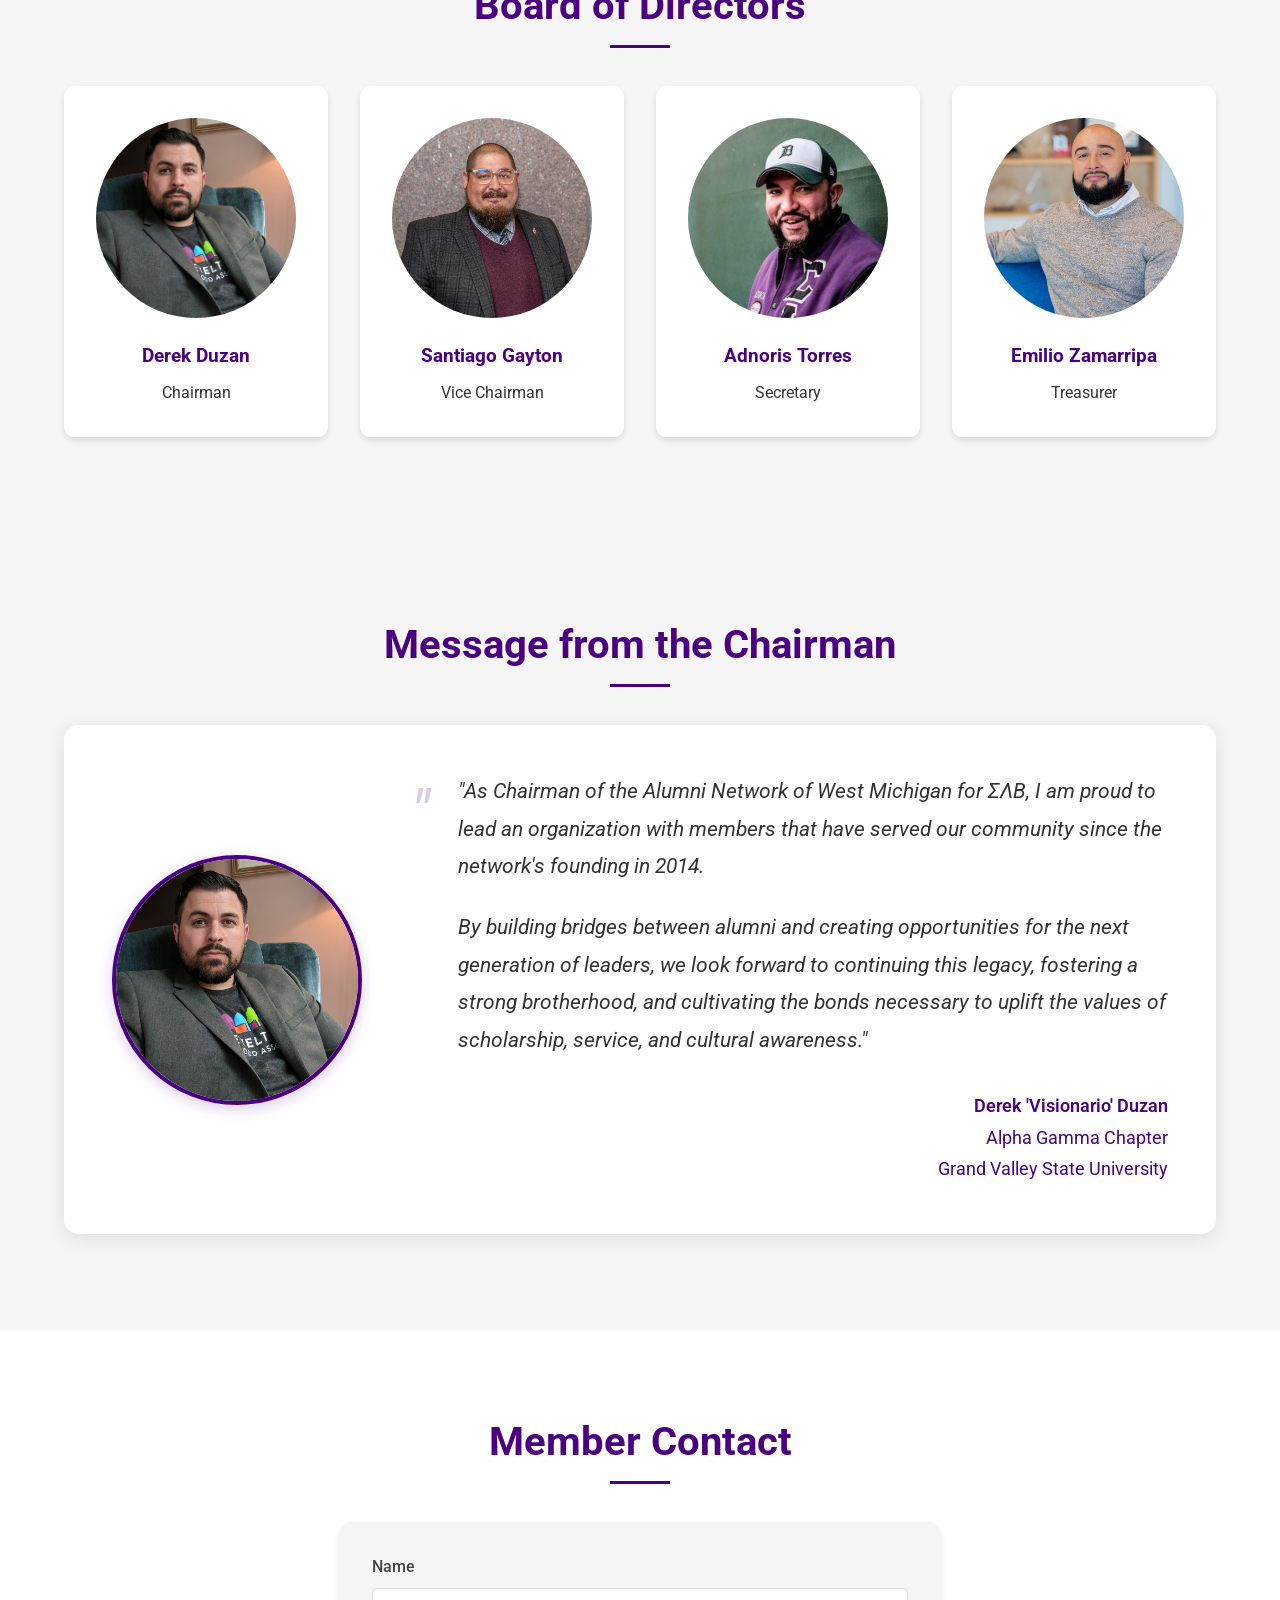
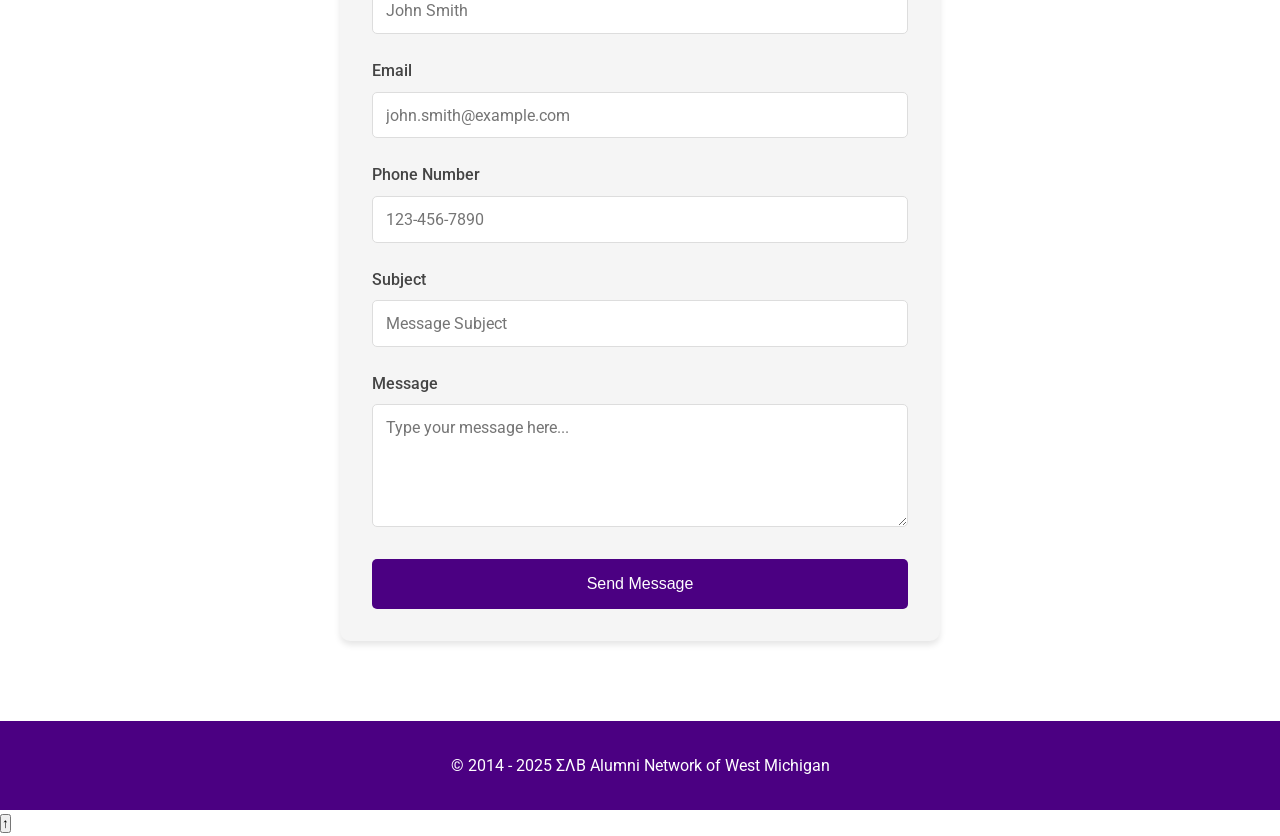
==== commit aab15041: "Add files via upload" ====
--- a/index.html
+++ b/index.html
@@ -219,7 +219,7 @@
                     </div>
                     <div class="about-main">
                         <div class="about-text">
-                            <p>The ΣΛΒ Alumni Network of West Michigan was established in May of 2014 as the first official Alumni Network in our fraternity's East Region, and one of only a handful in the nation at the time. Our purpose was to unite and support our community, while promoting our organization's values.</p>
+                            <p>The ΣΛΒ Alumni Network of West Michigan was established in May of 2014 as the first Alumni Network in our East Region, and one of only a handful in the nation at the time. Our purpose was to unite and support our community, while promoting our organization's values: Brotherhood, Scholarship, Community Service, Cultural Awareness.</p>
                             <div class="membership-info">
                                 <p>To inquire about membership, please request more information from a member of our board in person.</p>
                                 <p>To learn more about our fraternity, visit <a href="https://sigmalambdabeta.com" target="_blank" rel="noopener noreferrer">sigmalambdabeta.com</a>.</p>
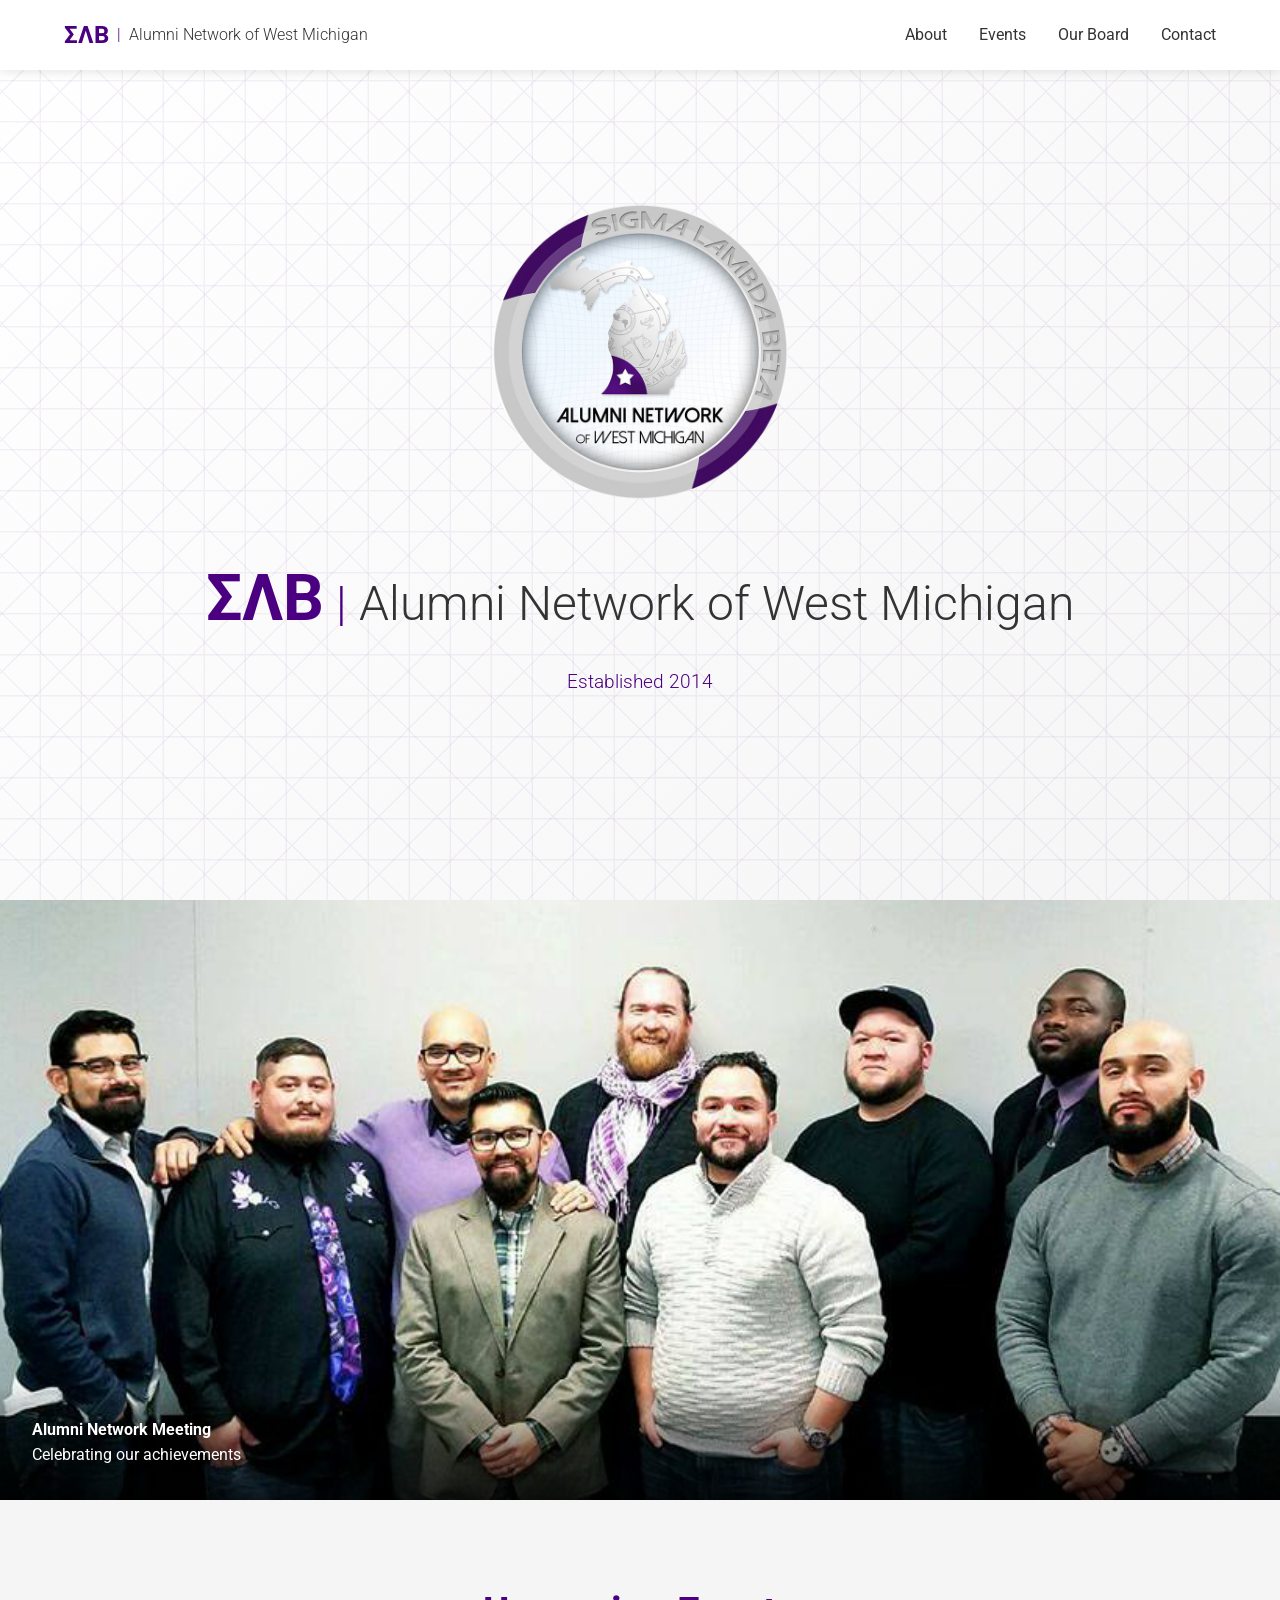
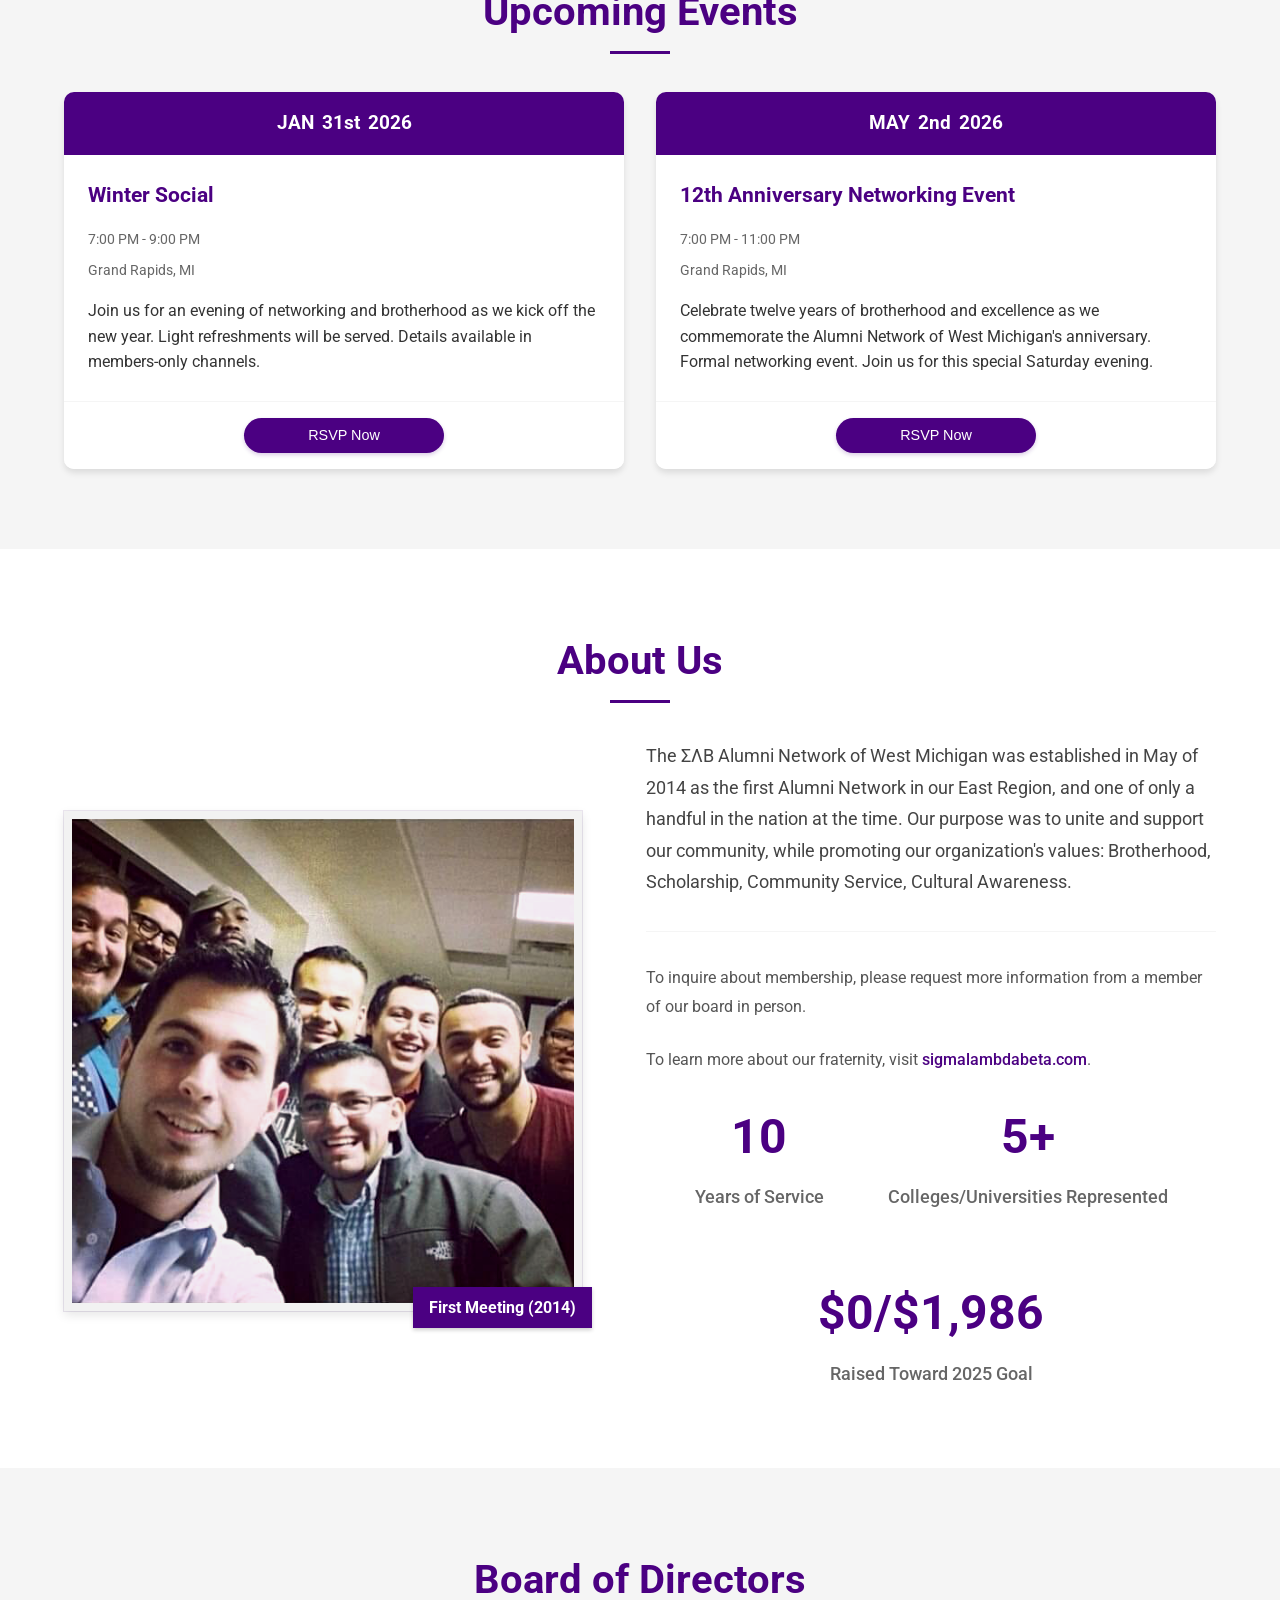
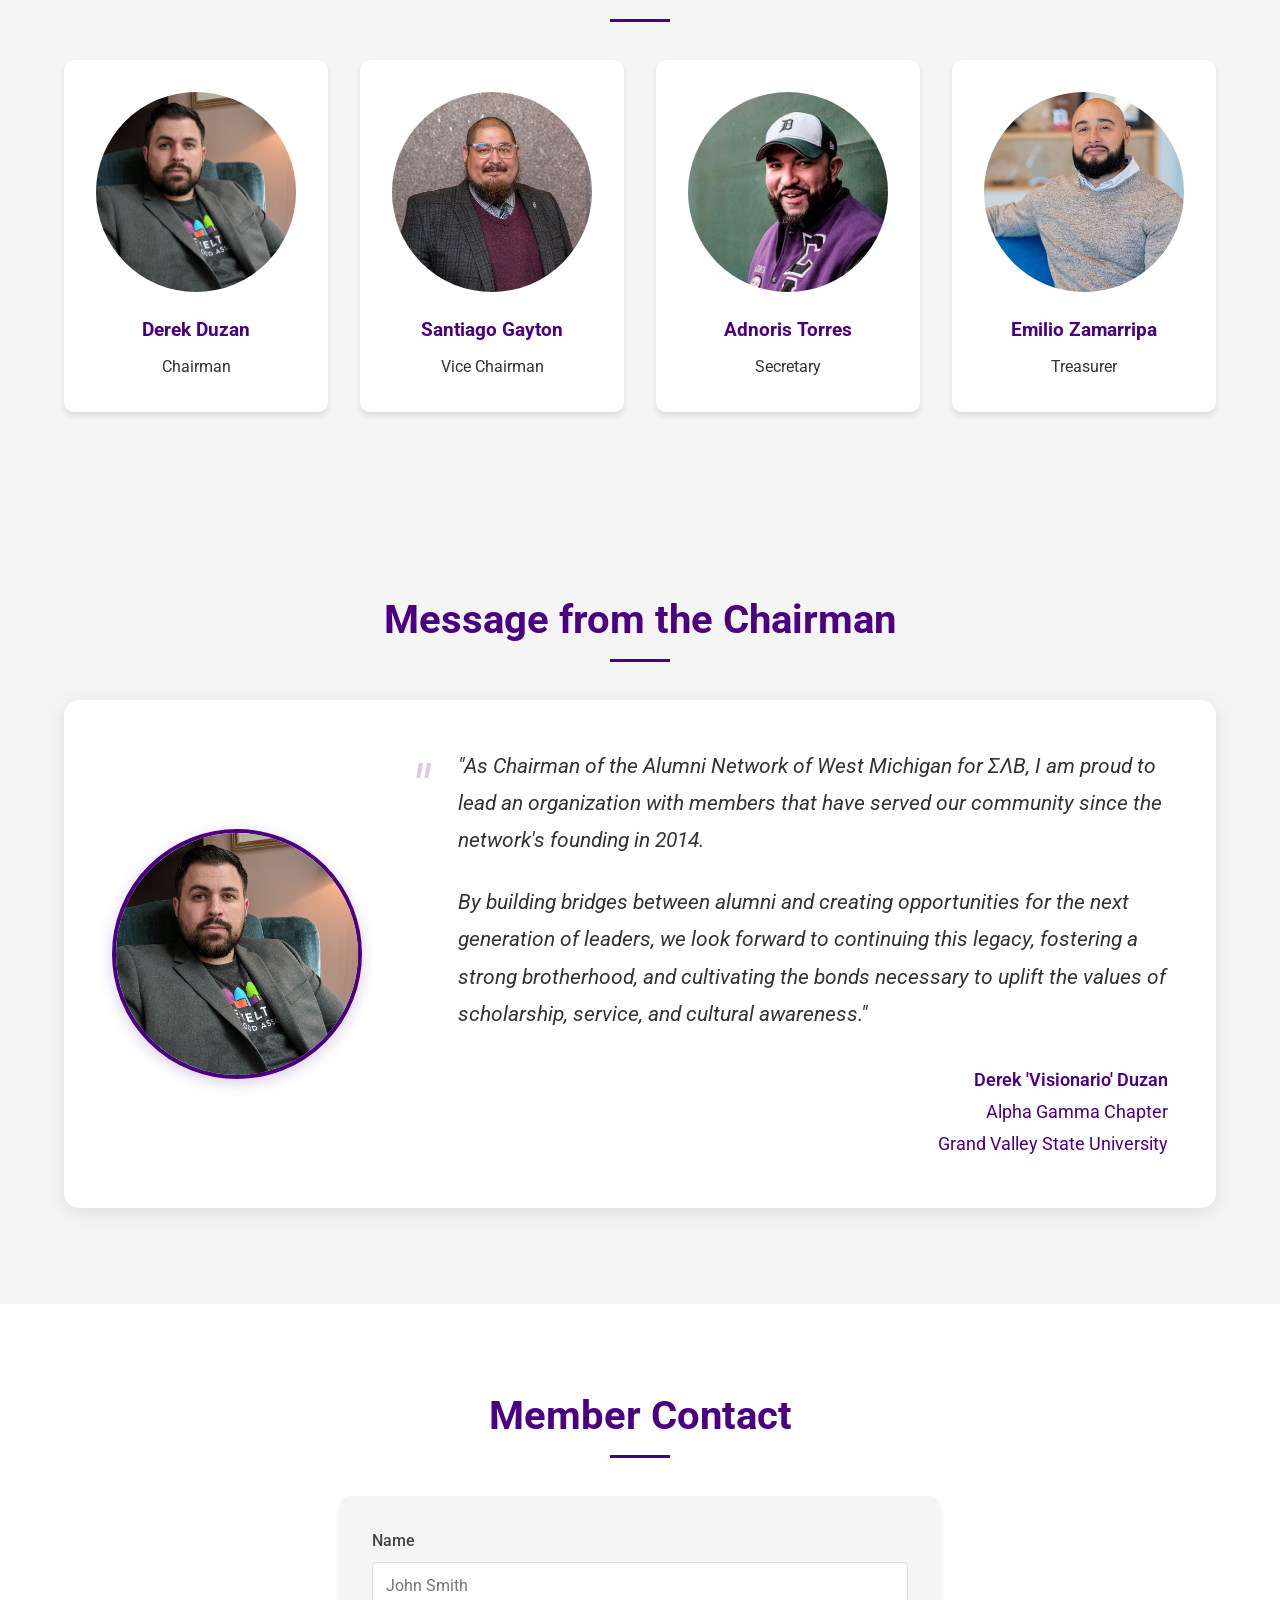
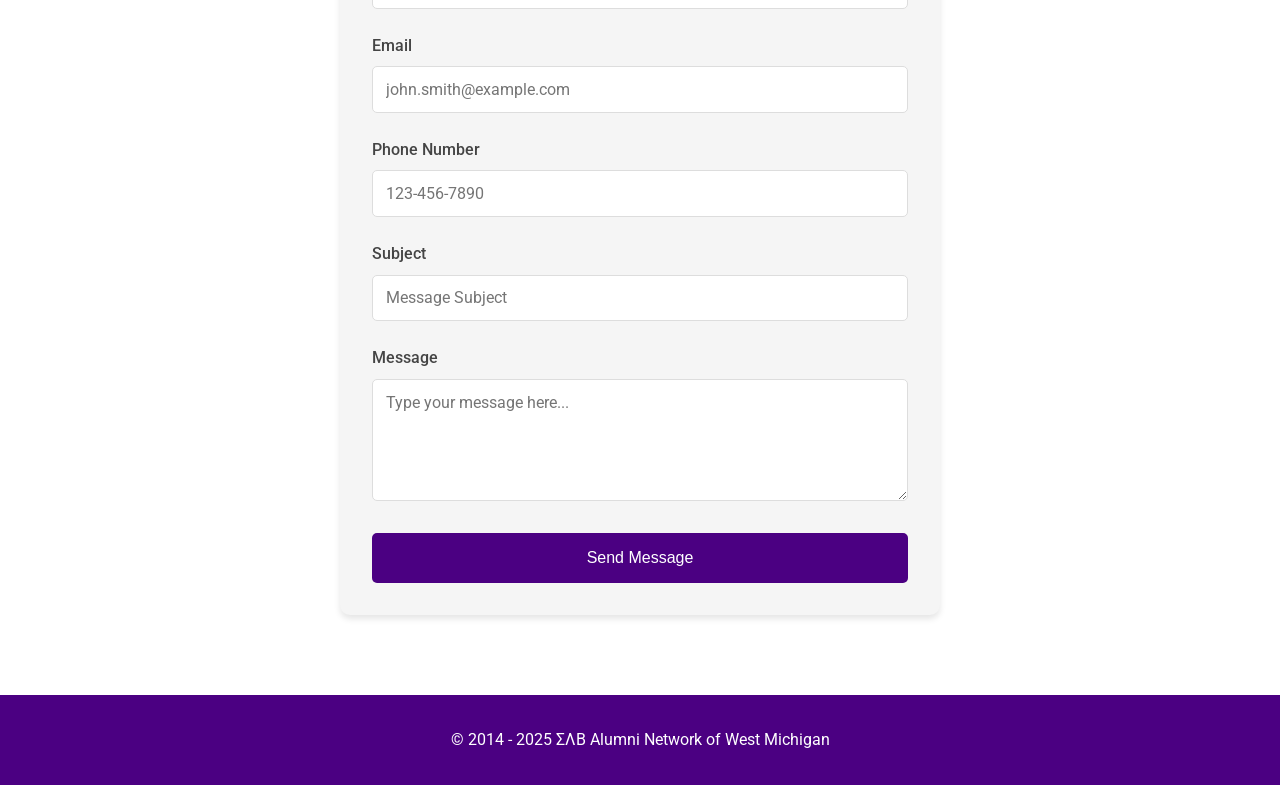
==== commit 6918fe57: "Update index.html Upcoming Events Update - Winter Social & Spring Networking" ====
--- a/index.html
+++ b/index.html
@@ -169,19 +169,19 @@
                     <div class="event-card">
                         <div class="event-date">
                             <span class="month">JAN</span>
-                            <span class="day">31</span>
-                            <span class="year">2025</span>
+                            <span class="day">31st</span>
+                            <span class="year">2026</span>
                         </div>
                         <div class="event-details">
-                            <h3>Winter Social Mixer</h3>
+                            <h3>Winter Social</h3>
                             <p class="event-time"><i class="far fa-clock"></i> 7:00 PM - 9:00 PM</p>
                             <p class="event-location"><i class="fas fa-map-marker-alt"></i> Grand Rapids, MI</p>
-                            <p class="event-description">Join us for an evening of networking and brotherhood as we kick off the new year. Light refreshments will be served.</p>
+                            <p class="event-description">Join us for an evening of networking and brotherhood as we kick off the new year. Light refreshments will be served. Details available in members-only channels.</p>
                         </div>
                         <div class="event-actions">
                             <button class="rsvp-btn" onclick="handleRSVP(this)" 
                                 data-event-name="Winter Social Mixer" 
-                                data-event-date="2025-01-31" 
+                                data-event-date="2026-01-31" 
                                 data-event-time="19:00" 
                                 data-event-location="Grand Rapids, MI">RSVP Now</button>
                         </div>
@@ -189,19 +189,19 @@
                     <div class="event-card">
                         <div class="event-date">
                             <span class="month">MAY</span>
-                            <span class="day">10</span>
-                            <span class="year">2025</span>
+                            <span class="day">2nd</span>
+                            <span class="year">2026</span>
                         </div>
                         <div class="event-details">
-                            <h3>11th Anniversary Gala</h3>
+                            <h3>12th Anniversary Networking Event</h3>
                             <p class="event-time"><i class="far fa-clock"></i> 7:00 PM - 11:00 PM</p>
                             <p class="event-location"><i class="fas fa-map-marker-alt"></i> Grand Rapids, MI</p>
-                            <p class="event-description">Celebrate eleven years of brotherhood and excellence as we commemorate the Alumni Network of West Michigan's 11th anniversary. Black-tie event featuring dinner, awards, and special guest speakers. Join us for this special Saturday evening.</p>
+                            <p class="event-description">Celebrate twelve years of brotherhood and excellence as we commemorate the Alumni Network of West Michigan's anniversary. Formal networking event. Join us for this special Saturday evening.</p>
                         </div>
                         <div class="event-actions">
                             <button class="rsvp-btn" onclick="handleRSVP(this)"
-                                data-event-name="11th Anniversary Gala"
-                                data-event-date="2025-05-10"
+                                data-event-name="12th Anniversary Gala"
+                                data-event-date="2026-05-02"
                                 data-event-time="19:00"
                                 data-event-location="Grand Rapids, MI">RSVP Now</button>
                         </div>
@@ -342,4 +342,4 @@
         });
     </script>
 </body>
-</html> +</html> 
--- a/styles.css
+++ b/styles.css
@@ -540,6 +540,7 @@
 
 .about-image {
     flex: 0 0 45%;
+    position: relative;
 }
 
 .about-image img {
@@ -547,6 +548,26 @@
     height: 500px;
     object-fit: cover;
     box-shadow: 0 4px 10px rgba(0, 0, 0, 0.1);
+    filter: sepia(20%) contrast(1.1) brightness(0.95);
+    border: 8px solid var(--white);
+    box-shadow: 
+        0 4px 10px rgba(0, 0, 0, 0.1),
+        0 0 0 1px rgba(75, 0, 130, 0.1);
+    position: relative;
+}
+
+.about-image::after {
+    content: 'First Meeting (2014)';
+    position: absolute;
+    bottom: -10px;
+    right: -10px;
+    background: var(--purple);
+    color: var(--white);
+    padding: 0.5rem 1rem;
+    font-weight: 700;
+    font-size: 1rem;
+    box-shadow: 0 2px 4px rgba(0, 0, 0, 0.2);
+    white-space: nowrap;
 }
 
 .about-main {
@@ -909,9 +930,10 @@
 } 
 
 .hero-logo {
-    width: 300px;
+    width: min(300px, 30vw);
+    min-width: 150px;
     height: auto;
-    margin-bottom: 3rem;
+    margin-bottom: clamp(1rem, 3vw, 3rem);
     position: relative;
 }
 
@@ -946,8 +968,8 @@
 
 @media (max-width: 768px) {
     .hero-logo {
-        width: 200px;
-        margin-bottom: 2rem;
+        width: min(200px, 40vw);
+        min-width: 120px;
     }
     
     .hero h1 {
@@ -962,4 +984,80 @@
 
 .carousel-slide img[src*="meeting3.jpg"] {
     object-position: center 25%;
+} 
+
+.back-to-top {
+    position: fixed;
+    bottom: 20px;
+    right: 20px;
+    background-color: var(--purple);
+    color: var(--white);
+    width: 40px;
+    height: 40px;
+    border-radius: 50%;
+    display: flex;
+    justify-content: center;
+    align-items: center;
+    cursor: pointer;
+    opacity: 0;
+    visibility: hidden;
+    transition: all 0.3s ease;
+    box-shadow: 0 2px 6px rgba(0, 0, 0, 0.2);
+    z-index: 1000;
+}
+
+.back-to-top.visible {
+    opacity: 1;
+    visibility: visible;
+}
+
+.back-to-top:hover {
+    background-color: var(--purple-light);
+    transform: translateY(-3px);
+}
+
+/* Add this to ensure smooth scrolling */
+html {
+    scroll-behavior: smooth;
+} 
+
+/* Add these styles for landscape orientation */
+@media (max-height: 500px) {
+    .hero {
+        height: auto;
+        min-height: 100vh;
+        padding: 80px 1rem 1rem;
+    }
+
+    .hero-content {
+        display: flex;
+        flex-direction: column;
+        justify-content: center;
+        gap: 0.5rem;
+    }
+
+    /* Option 1: Hide the logo completely */
+    .hero-logo {
+        display: none;
+    }
+
+    /* OR Option 2: Make it very small */
+    /*.hero-logo {
+        width: 100px;
+        margin-bottom: 0.5rem;
+    }*/
+
+    .hero h1 {
+        font-size: 1.8rem;
+        margin-bottom: 0.5rem;
+    }
+
+    .hero .greek-letters {
+        font-size: 2.2rem;
+    }
+
+    .subtitle {
+        font-size: 1rem;
+        margin-bottom: 0.5rem;
+    }
 } 
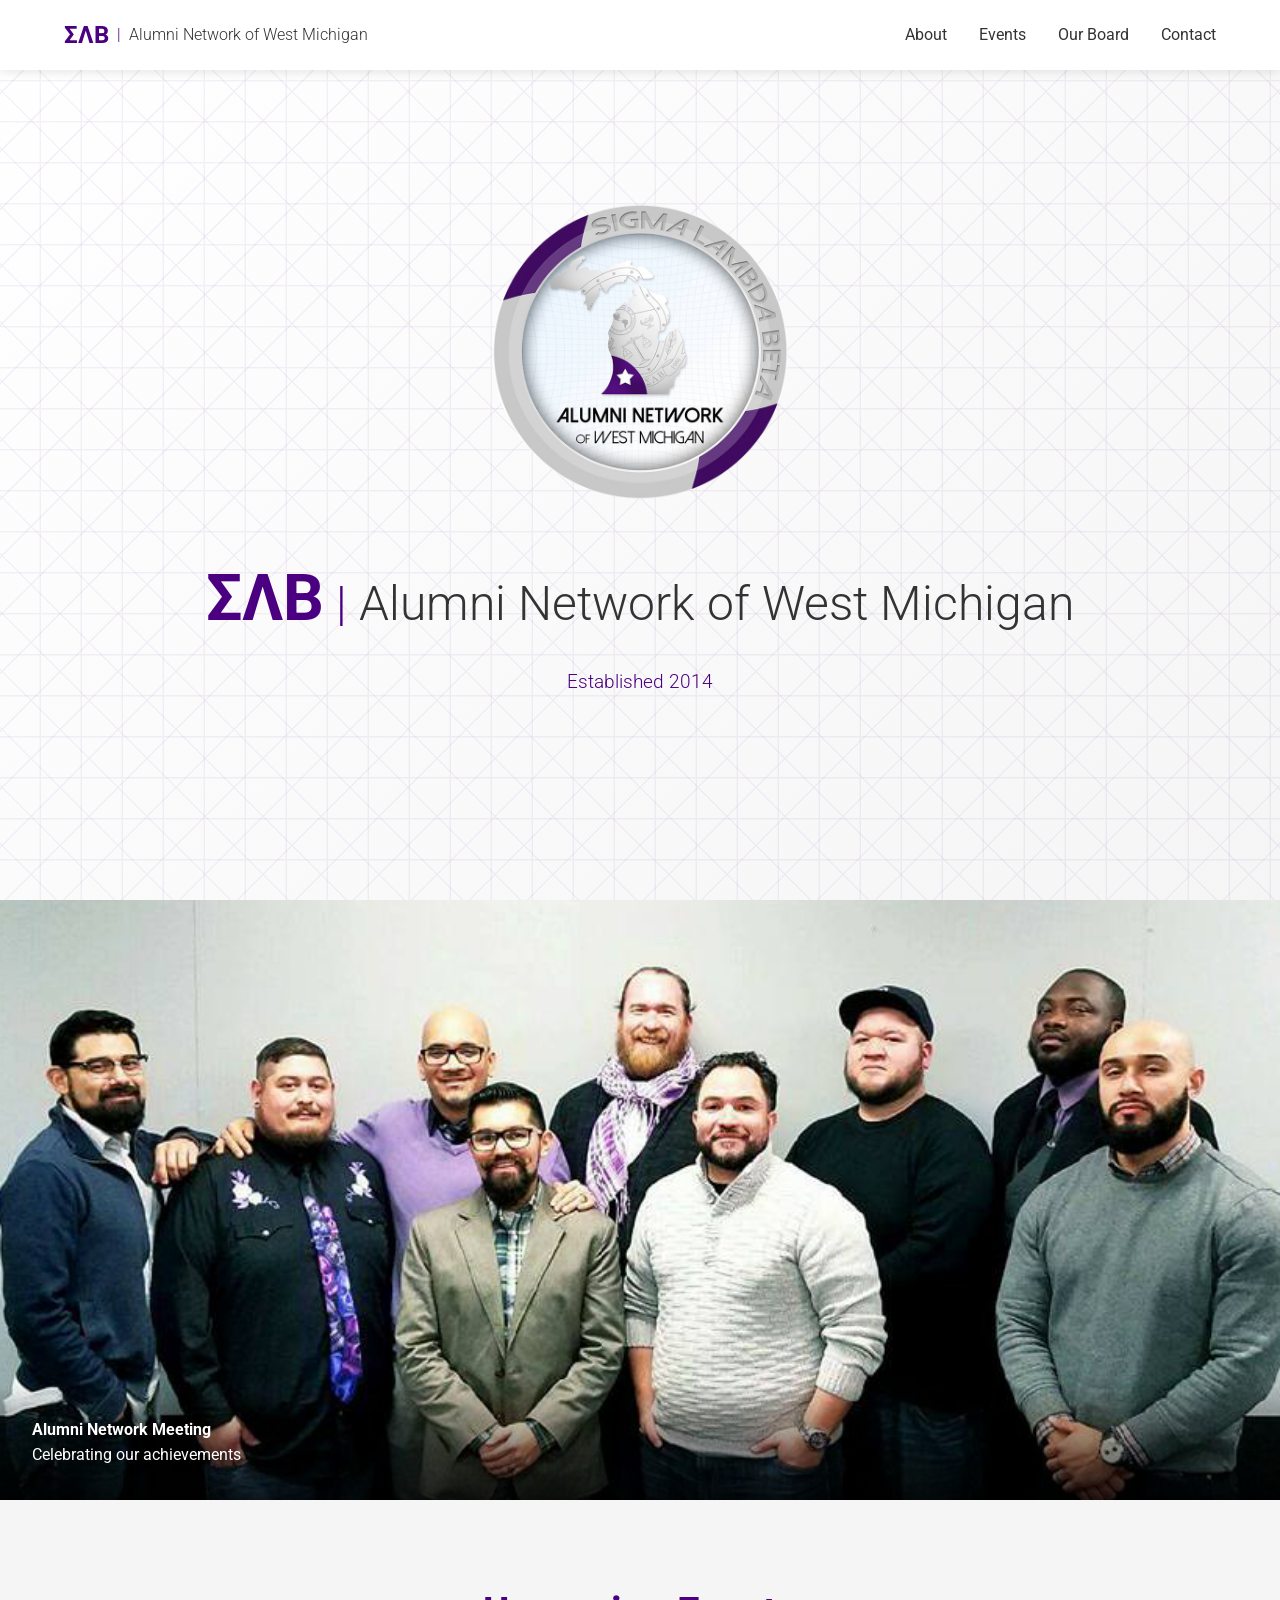
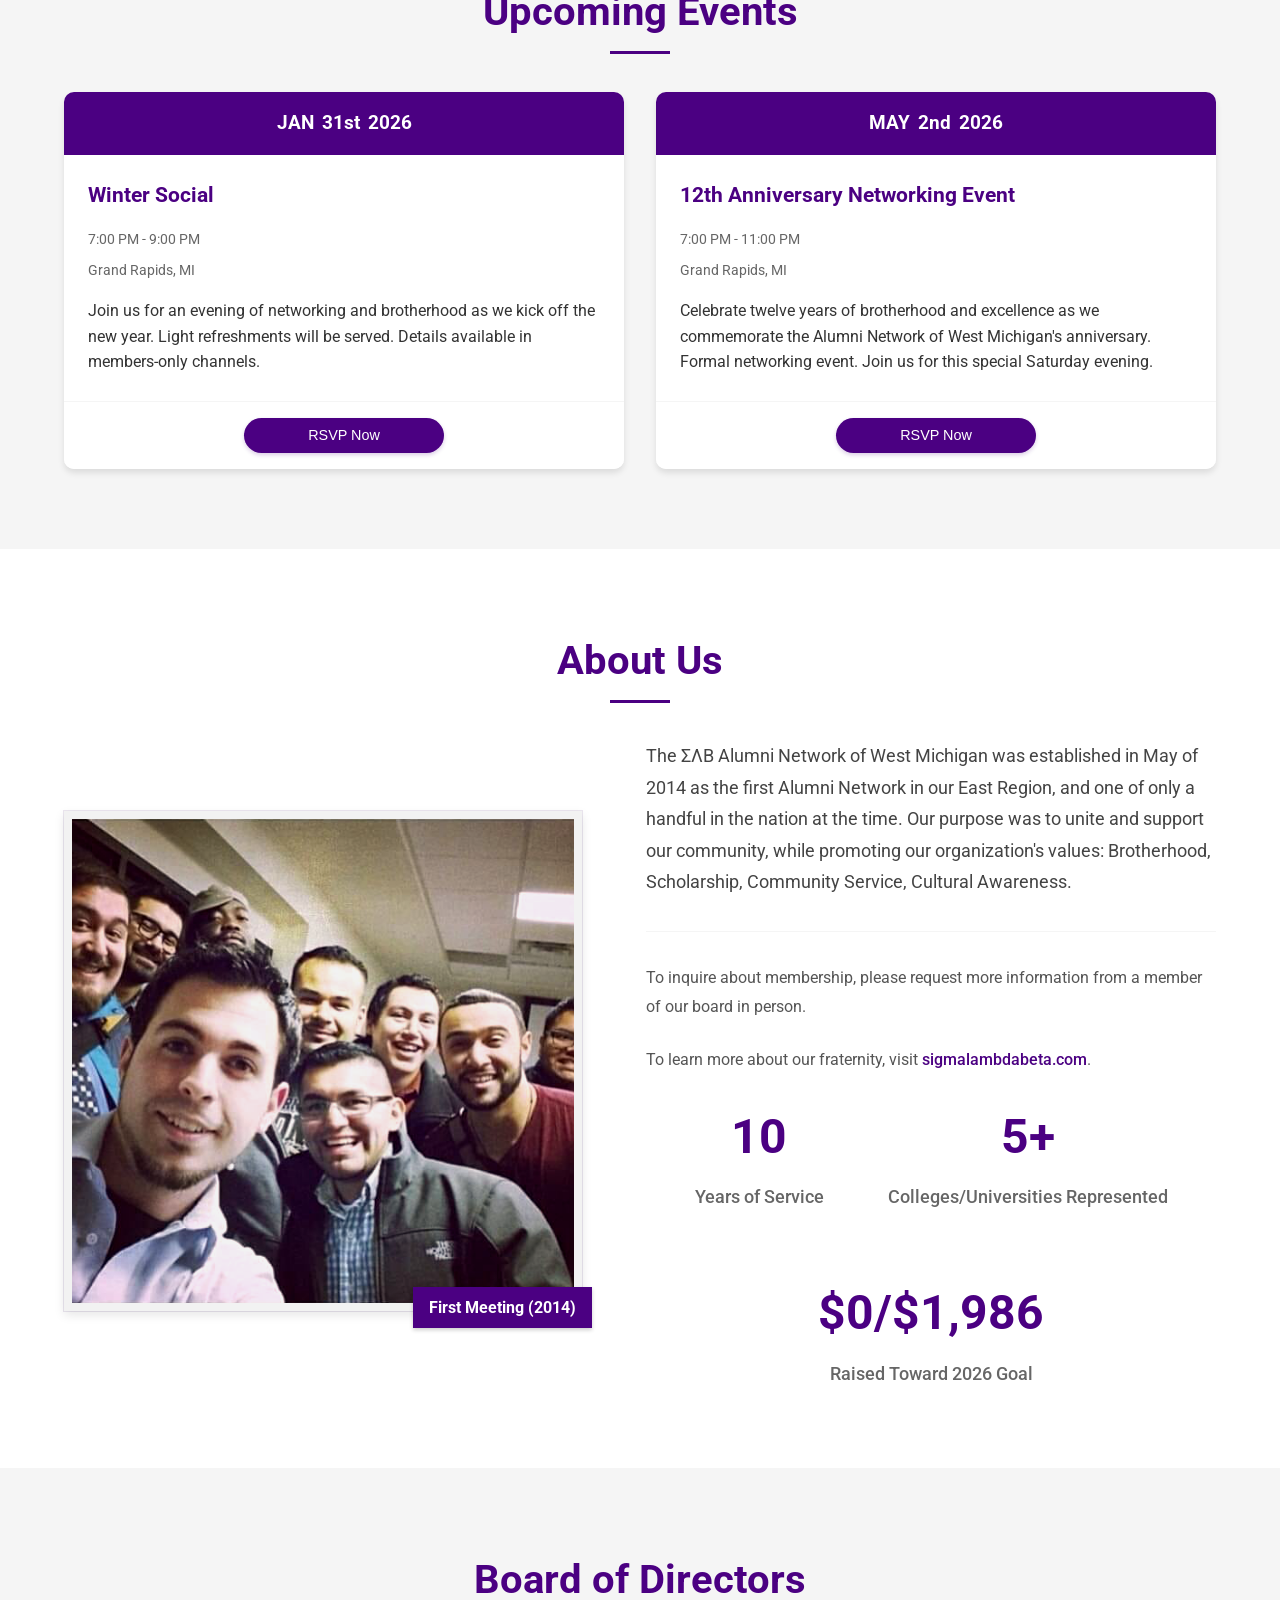
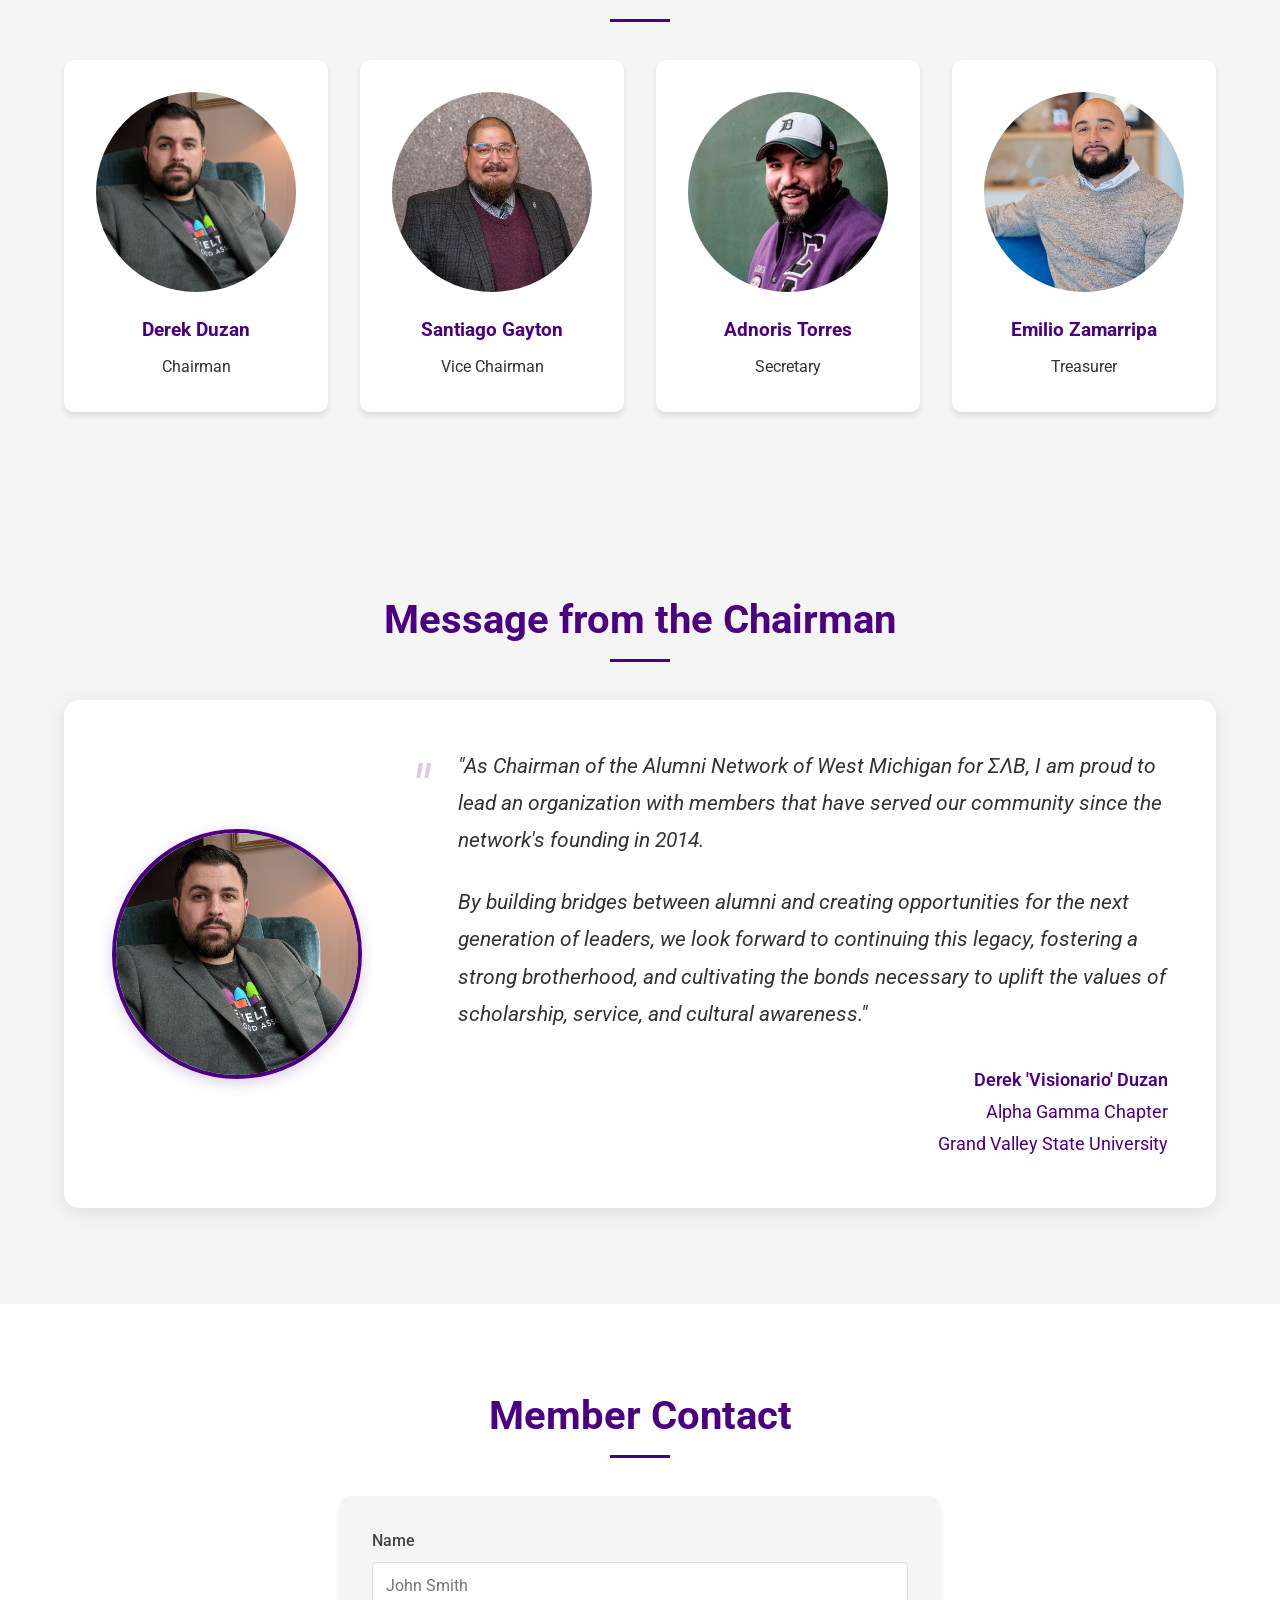
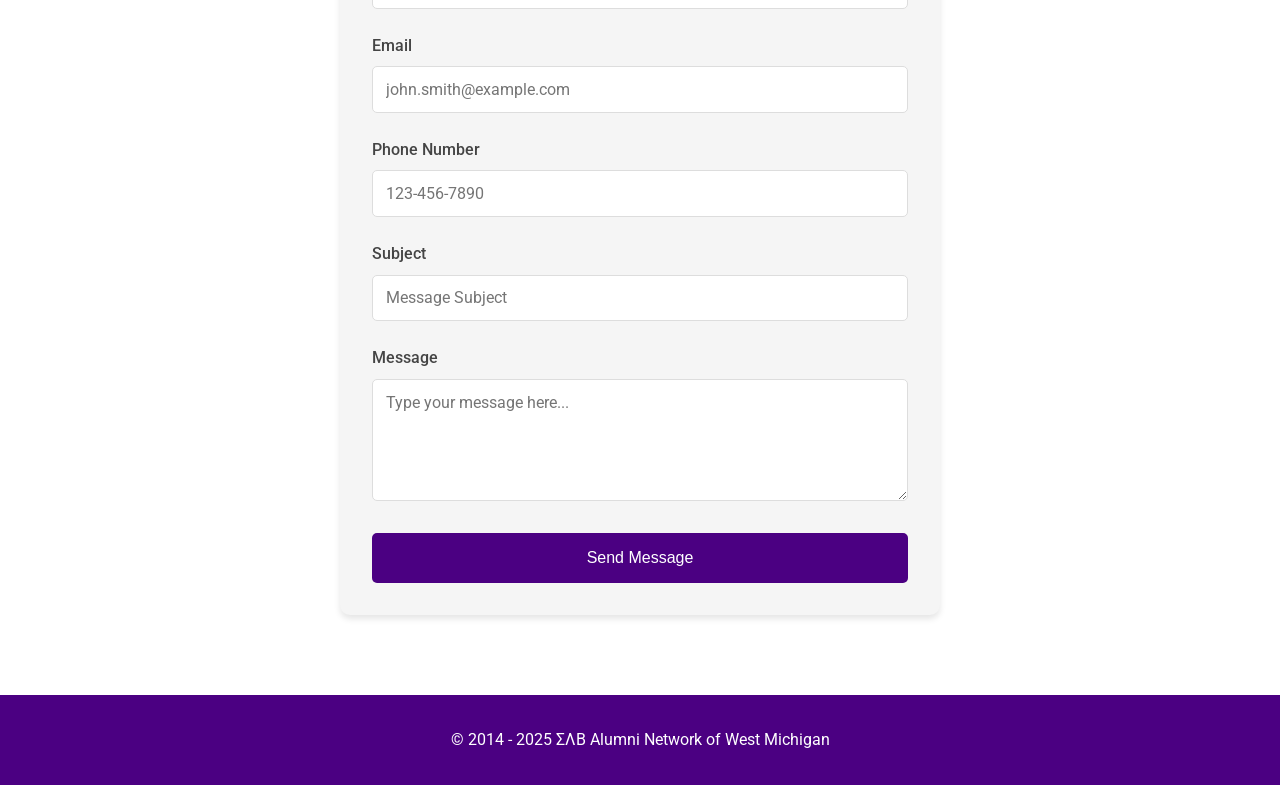
==== commit b34ef6e7: "Update index.html change goal from 2025 to 2026" ====
--- a/index.html
+++ b/index.html
@@ -236,7 +236,7 @@
                             </div>
                             <div class="stat-item">
                                 <span class="stat-number">$0/$1,986</span>
-                                <span class="stat-label">Raised Toward 2025 Goal</span>
+                                <span class="stat-label">Raised Toward 2026 Goal</span>
                             </div>
                         </div>
                     </div>
@@ -343,3 +343,4 @@
     </script>
 </body>
 </html> 
+
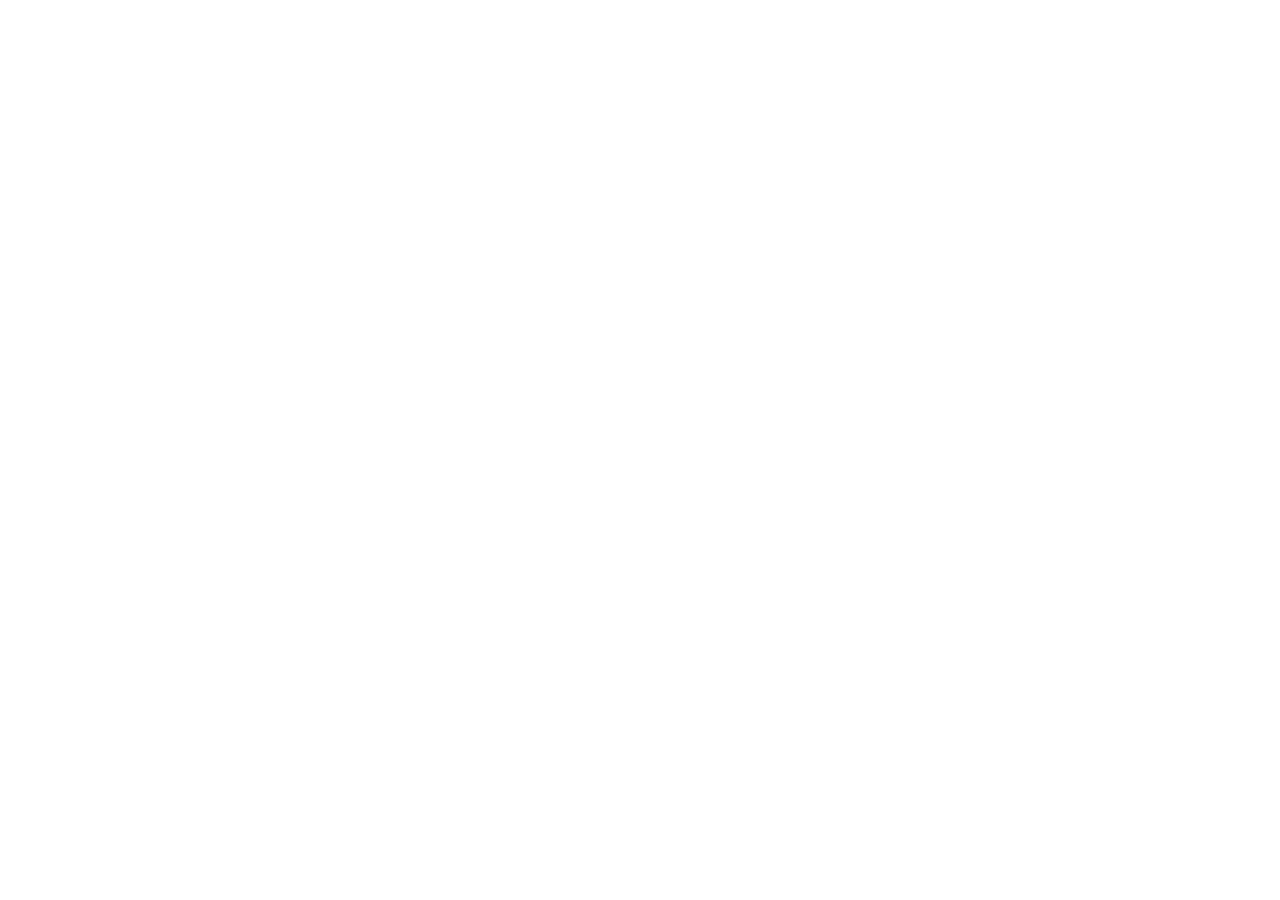
==== commit 32ae8d8e: "Update index.html Changed AN West Mich to AN Grand Rapids" ====
--- a/index.html
+++ b/index.html
@@ -3,7 +3,7 @@
 <head>
     <meta charset="UTF-8">
     <meta name="viewport" content="width=device-width, initial-scale=1.0">
-    <title>ΣΛΒ | Alumni Network of West Michigan</title>
+    <title>ΣΛΒ | Alumni Network of Grand Rapids/title>
     <link rel="stylesheet" href="styles.css">
     <link rel="preconnect" href="https://fonts.googleapis.com">
     <link rel="preconnect" href="https://fonts.gstatic.com" crossorigin>
@@ -16,7 +16,7 @@
             <div class="logo">
                 <span class="greek-letters">ΣΛΒ</span>
                 <span class="separator">|</span>
-                <span class="network-name">Alumni Network of West Michigan</span>
+                <span class="network-name">Alumni Network of Grand Rapids</span>
             </div>
             <div class="nav-links">
                 <a href="#about">About</a>
@@ -37,14 +37,14 @@
             <div class="hero-content">
                 <img 
                     src="images/logo.png" 
-                    alt="ΣΛΒ Alumni Network of West Michigan Logo" 
+                    alt="ΣΛΒ Alumni Network of Grand Rapids Logo" 
                     class="hero-logo"
                     onload="console.log('Image loaded successfully')"
                     onerror="console.log('Error loading image. Path attempted:', this.src)">
                 <h1>
                     <span class="greek-letters">ΣΛΒ</span>
                     <span class="separator">|</span>
-                    <span class="network-name">Alumni Network of West Michigan</span>
+                    <span class="network-name">Alumni Network of Grand Rapids</span>
                 </h1>
                 <p class="subtitle">Established 2014</p>
             </div>
@@ -196,7 +196,7 @@
                             <h3>12th Anniversary Networking Event</h3>
                             <p class="event-time"><i class="far fa-clock"></i> 7:00 PM - 11:00 PM</p>
                             <p class="event-location"><i class="fas fa-map-marker-alt"></i> Grand Rapids, MI</p>
-                            <p class="event-description">Celebrate twelve years of brotherhood and excellence as we commemorate the Alumni Network of West Michigan's anniversary. Formal networking event. Join us for this special Saturday evening.</p>
+                            <p class="event-description">Celebrate twelve years of brotherhood and excellence as we commemorate the Alumni Network of Grand Rapids's anniversary. Formal networking event. Join us for this special Saturday evening.</p>
                         </div>
                         <div class="event-actions">
                             <button class="rsvp-btn" onclick="handleRSVP(this)"
@@ -219,7 +219,7 @@
                     </div>
                     <div class="about-main">
                         <div class="about-text">
-                            <p>The ΣΛΒ Alumni Network of West Michigan was established in May of 2014 as the first Alumni Network in our East Region, and one of only a handful in the nation at the time. Our purpose was to unite and support our community, while promoting our organization's values: Brotherhood, Scholarship, Community Service, Cultural Awareness.</p>
+                            <p>The ΣΛΒ Alumni Network of Grand Rapids was established in May of 2014 as the first Alumni Network in our East Region, and one of only a handful in the nation at the time. Our purpose was to unite and support our community, while promoting our organization's values: Brotherhood, Scholarship, Community Service, Cultural Awareness.</p>
                             <div class="membership-info">
                                 <p>To inquire about membership, please request more information from a member of our board in person.</p>
                                 <p>To learn more about our fraternity, visit <a href="https://sigmalambdabeta.com" target="_blank" rel="noopener noreferrer">sigmalambdabeta.com</a>.</p>
@@ -278,7 +278,7 @@
                 <div class="message-content">
                     <img src="images/chairman.jpg" alt="Chairman" class="chairman-photo">
                     <blockquote>
-                        <p>"As Chairman of the Alumni Network of West Michigan for ΣΛΒ, I am proud to lead an organization with members that have served our community since the network's founding in 2014.</p>
+                        <p>"As Chairman of the Alumni Network of Grand Rapids for ΣΛΒ, I am proud to lead an organization with members that have served our community since the network's founding in 2014.</p>
                         <p>By building bridges between alumni and creating opportunities for the next generation of leaders, we look forward to continuing this legacy, fostering a strong brotherhood, and cultivating the bonds necessary to uplift the values of scholarship, service, and cultural awareness."</p>
                         <footer>
                             <strong>Derek 'Visionario' Duzan</strong><br>
@@ -323,7 +323,7 @@
     </main>
 
     <footer>
-        <p>&copy; 2014 - 2025 ΣΛΒ Alumni Network of West Michigan</p>
+        <p>&copy; 2014 - 2025 ΣΛΒ Alumni Network of Grand Rapids</p>
     </footer>
 
     <button class="back-to-top" onclick="window.scrollTo({top: 0, behavior: 'smooth'})">
@@ -344,3 +344,4 @@
 </body>
 </html> 
 
+
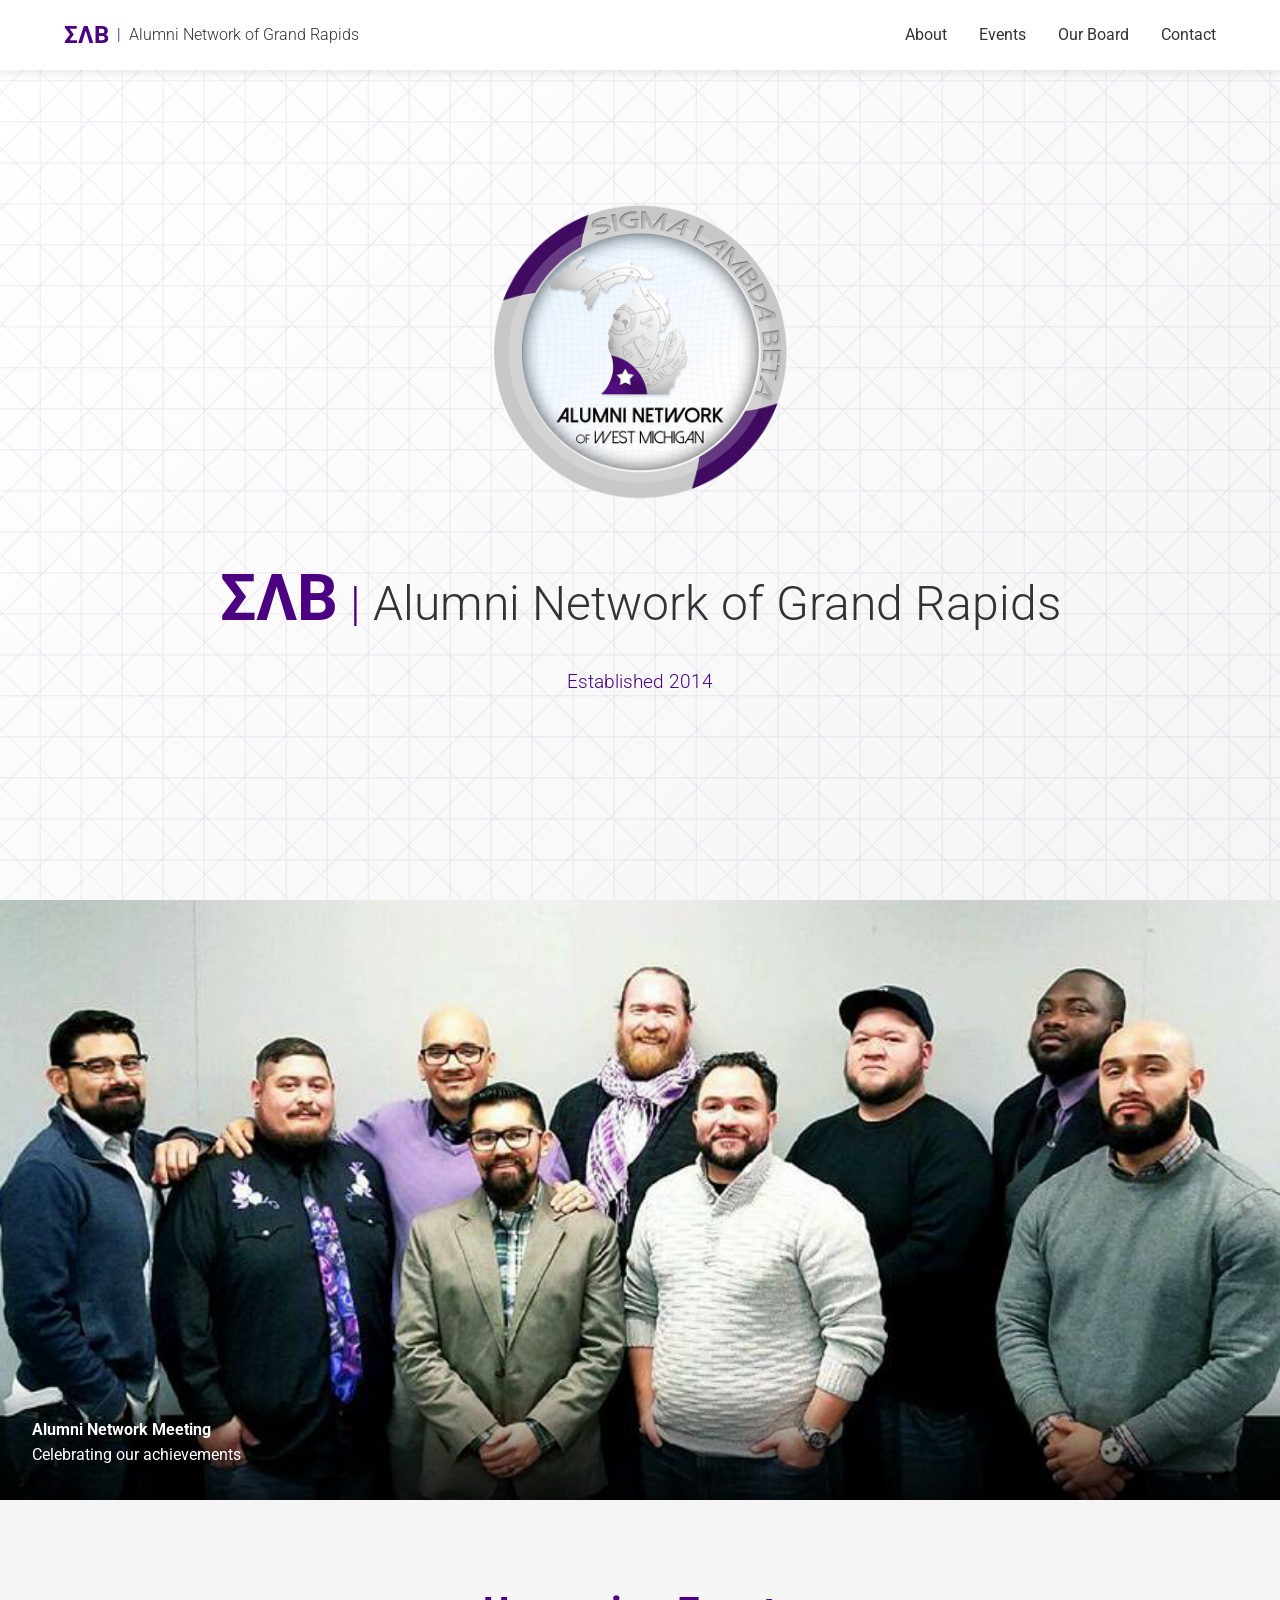
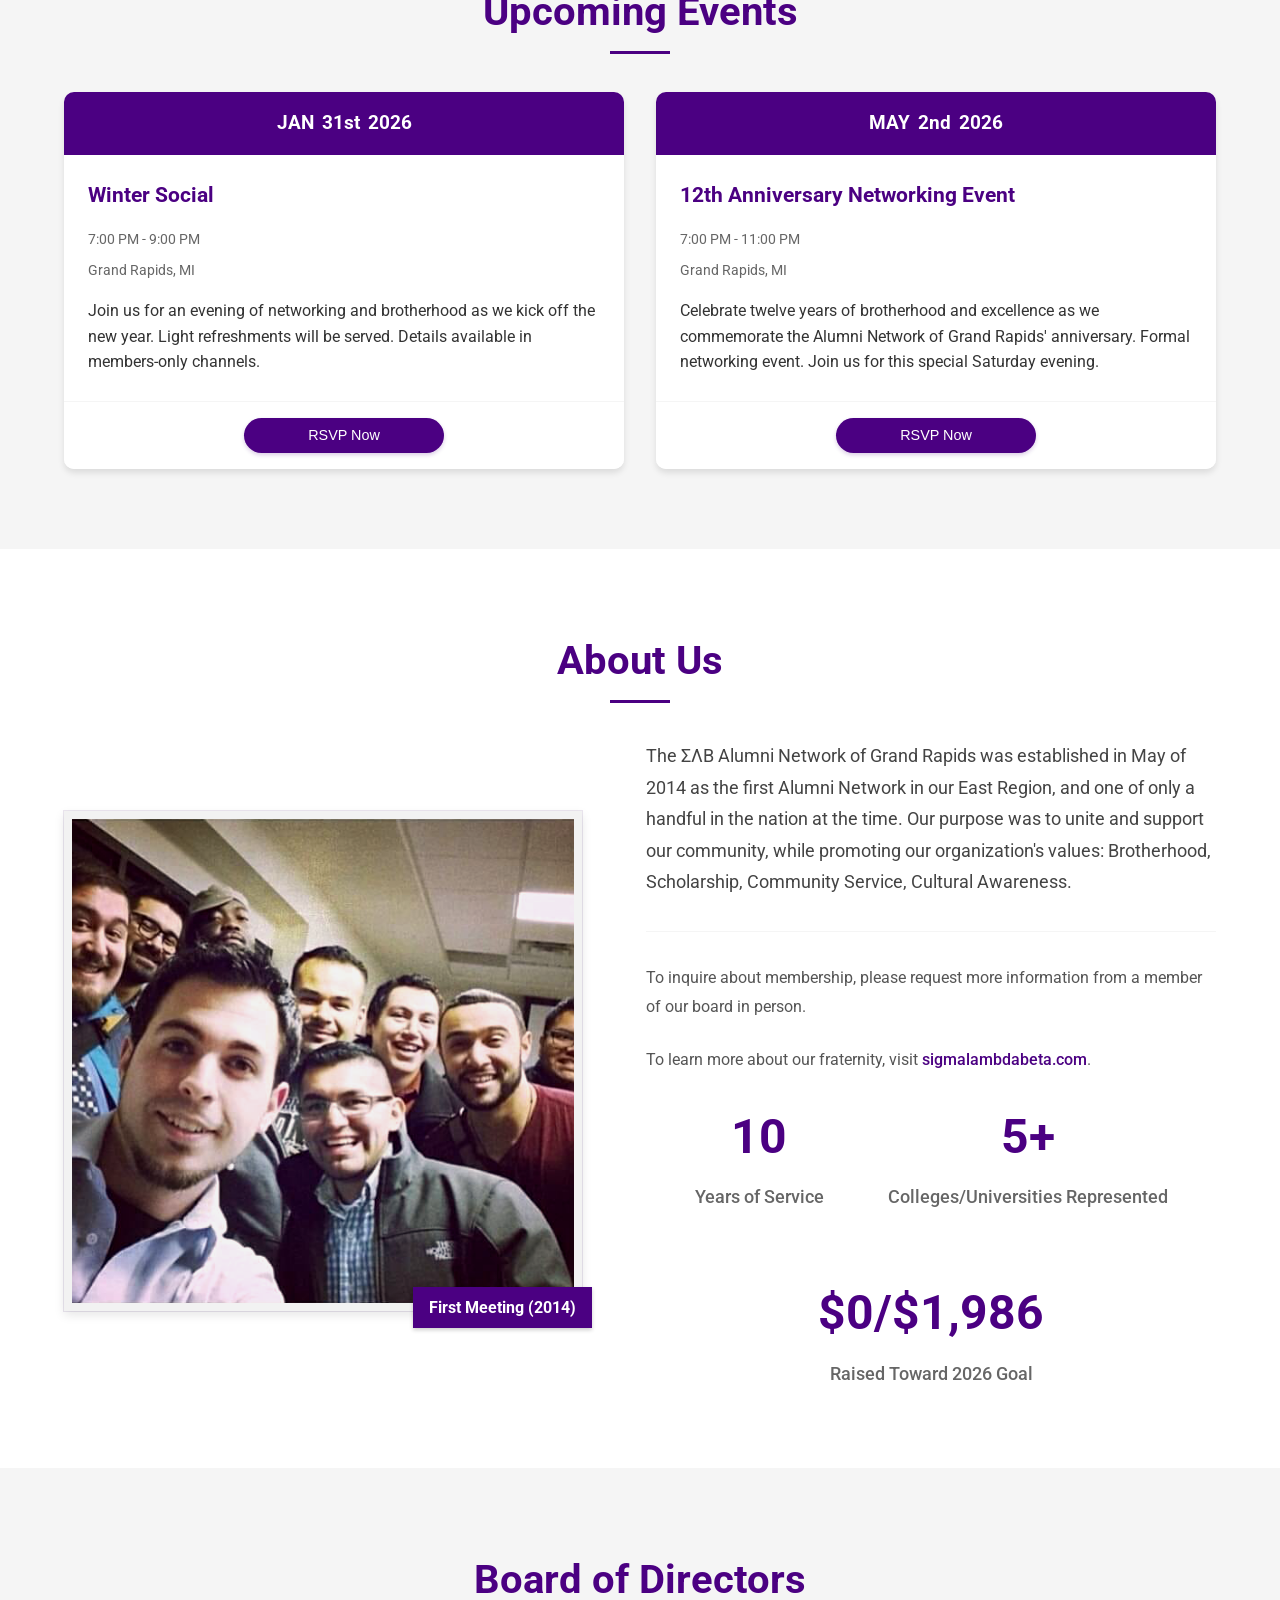
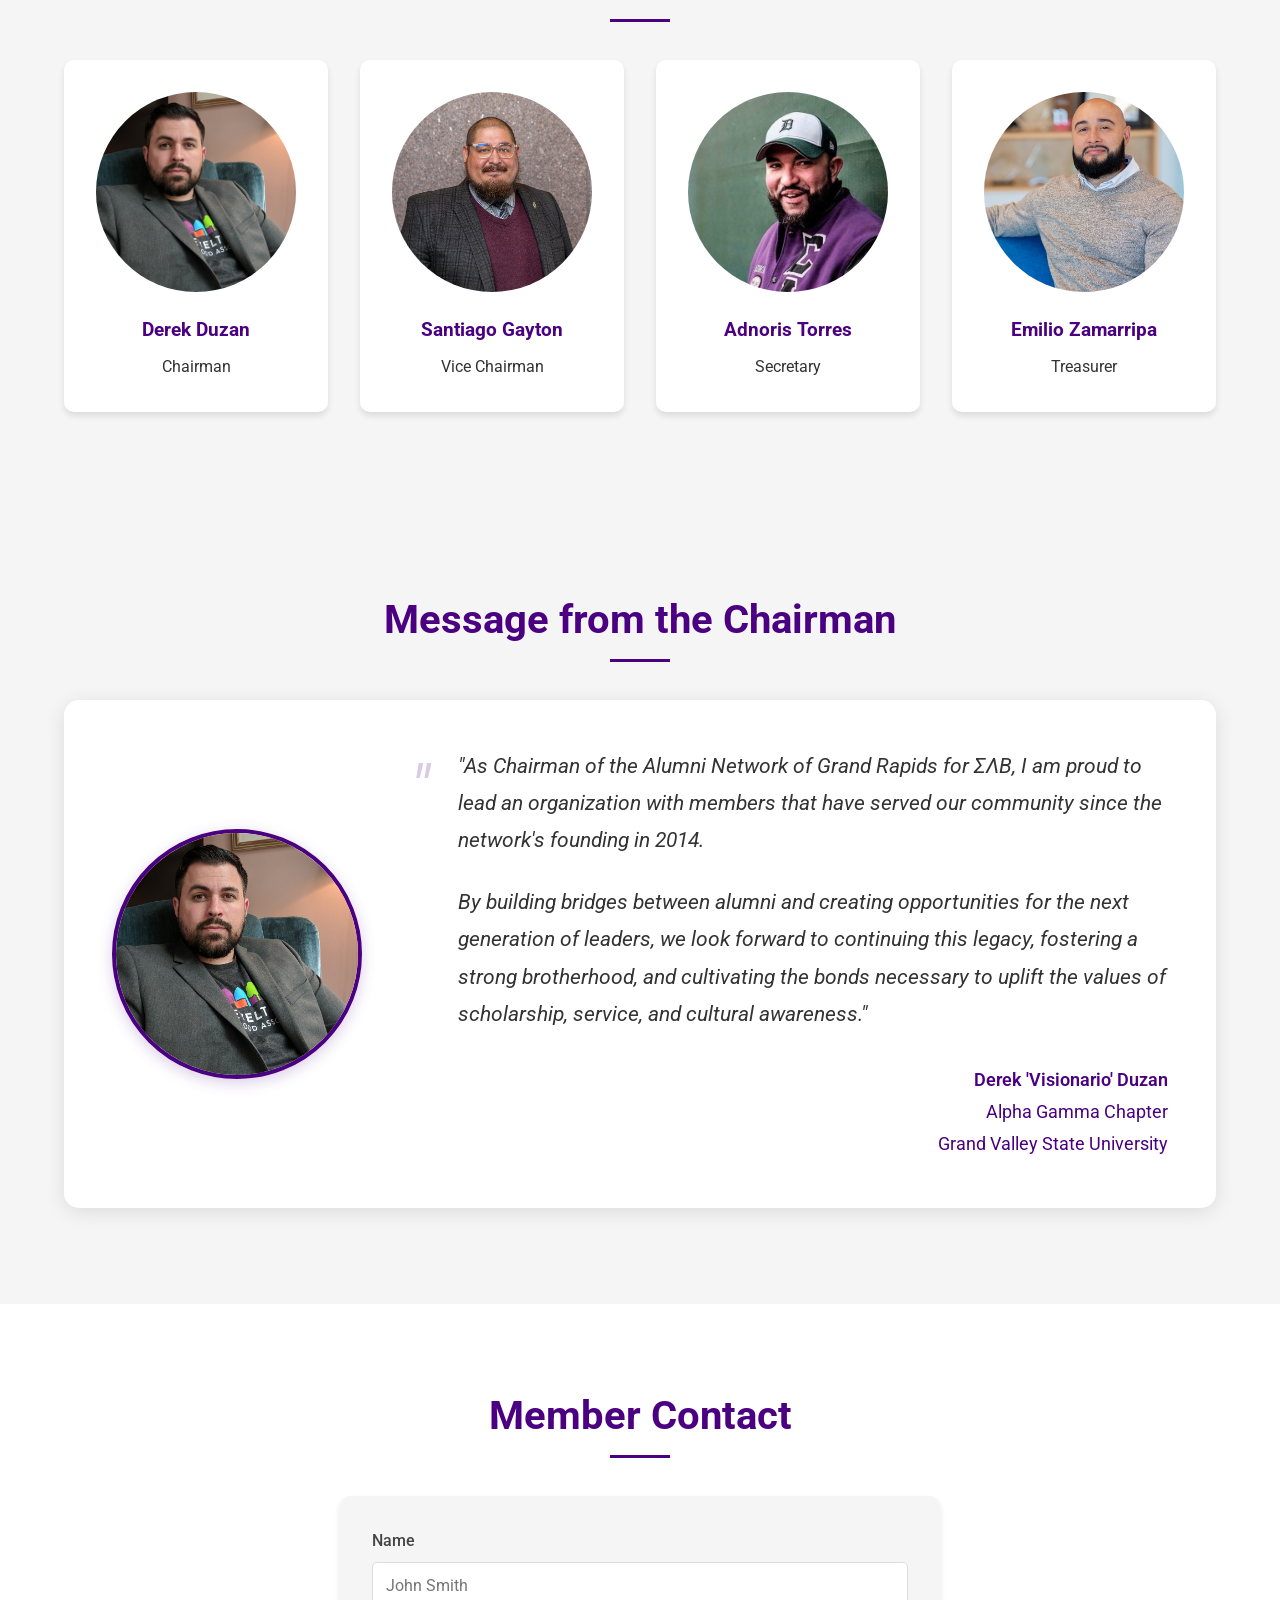
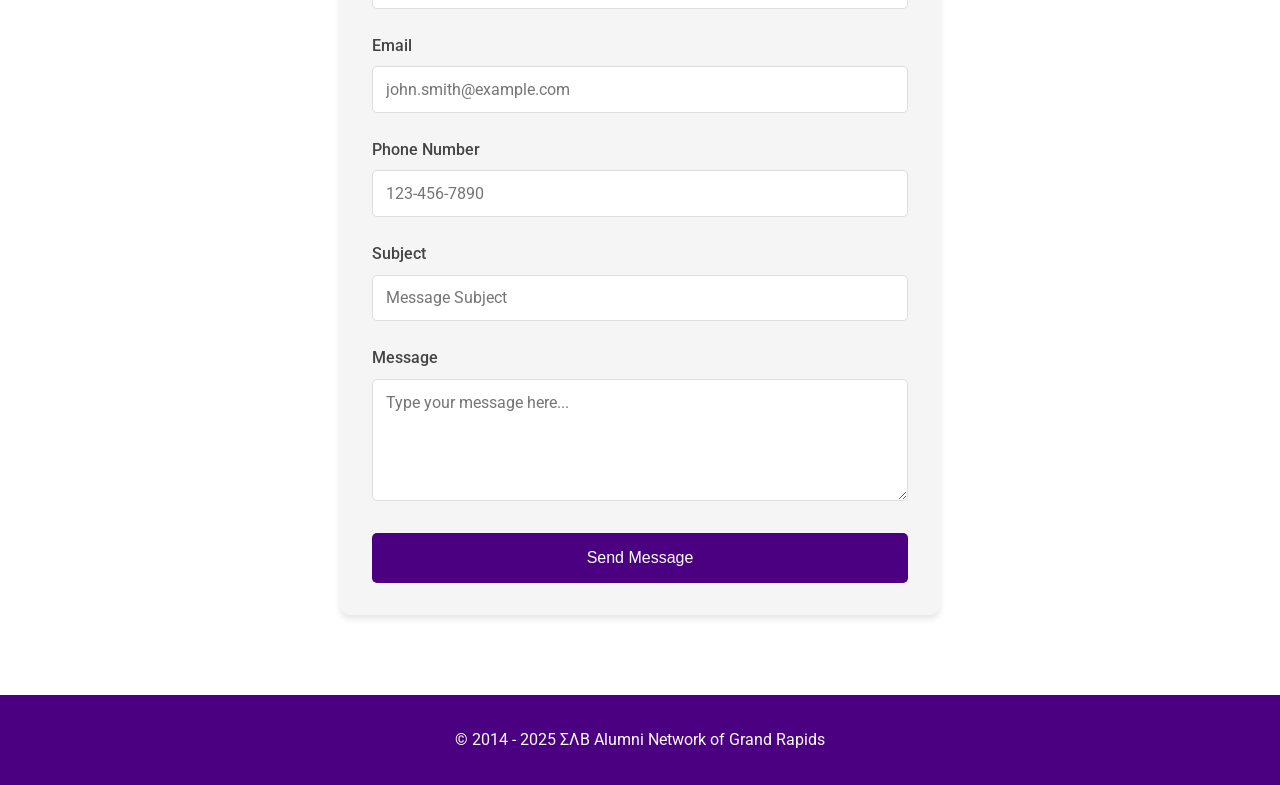
==== commit 24faf94b: "Update index.html" ====
--- a/index.html
+++ b/index.html
@@ -3,7 +3,7 @@
 <head>
     <meta charset="UTF-8">
     <meta name="viewport" content="width=device-width, initial-scale=1.0">
-    <title>ΣΛΒ | Alumni Network of Grand Rapids/title>
+    <title>ΣΛΒ | Alumni Network of Grand Rapids</title>
     <link rel="stylesheet" href="styles.css">
     <link rel="preconnect" href="https://fonts.googleapis.com">
     <link rel="preconnect" href="https://fonts.gstatic.com" crossorigin>
@@ -196,7 +196,7 @@
                             <h3>12th Anniversary Networking Event</h3>
                             <p class="event-time"><i class="far fa-clock"></i> 7:00 PM - 11:00 PM</p>
                             <p class="event-location"><i class="fas fa-map-marker-alt"></i> Grand Rapids, MI</p>
-                            <p class="event-description">Celebrate twelve years of brotherhood and excellence as we commemorate the Alumni Network of Grand Rapids's anniversary. Formal networking event. Join us for this special Saturday evening.</p>
+                            <p class="event-description">Celebrate twelve years of brotherhood and excellence as we commemorate the Alumni Network of Grand Rapids' anniversary. Formal networking event. Join us for this special Saturday evening.</p>
                         </div>
                         <div class="event-actions">
                             <button class="rsvp-btn" onclick="handleRSVP(this)"
@@ -345,3 +345,5 @@
 </html> 
 
 
+
+
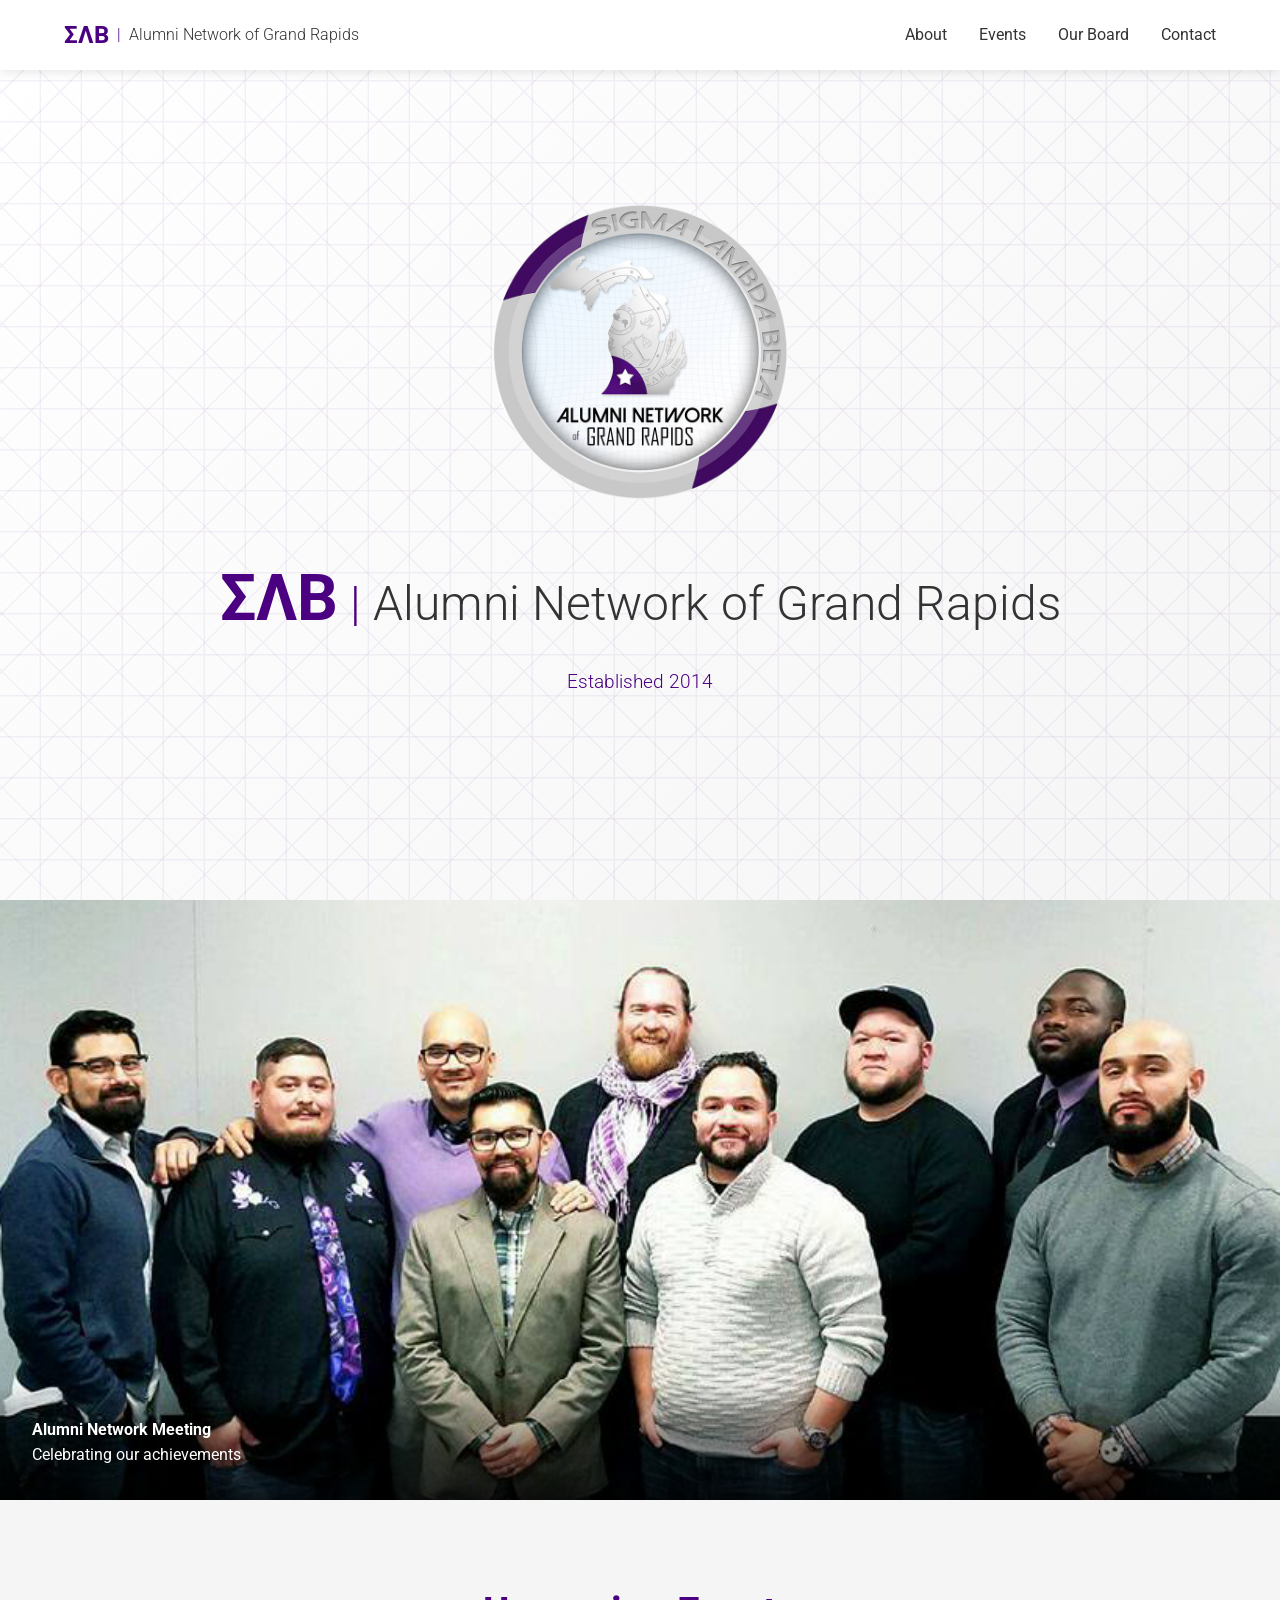
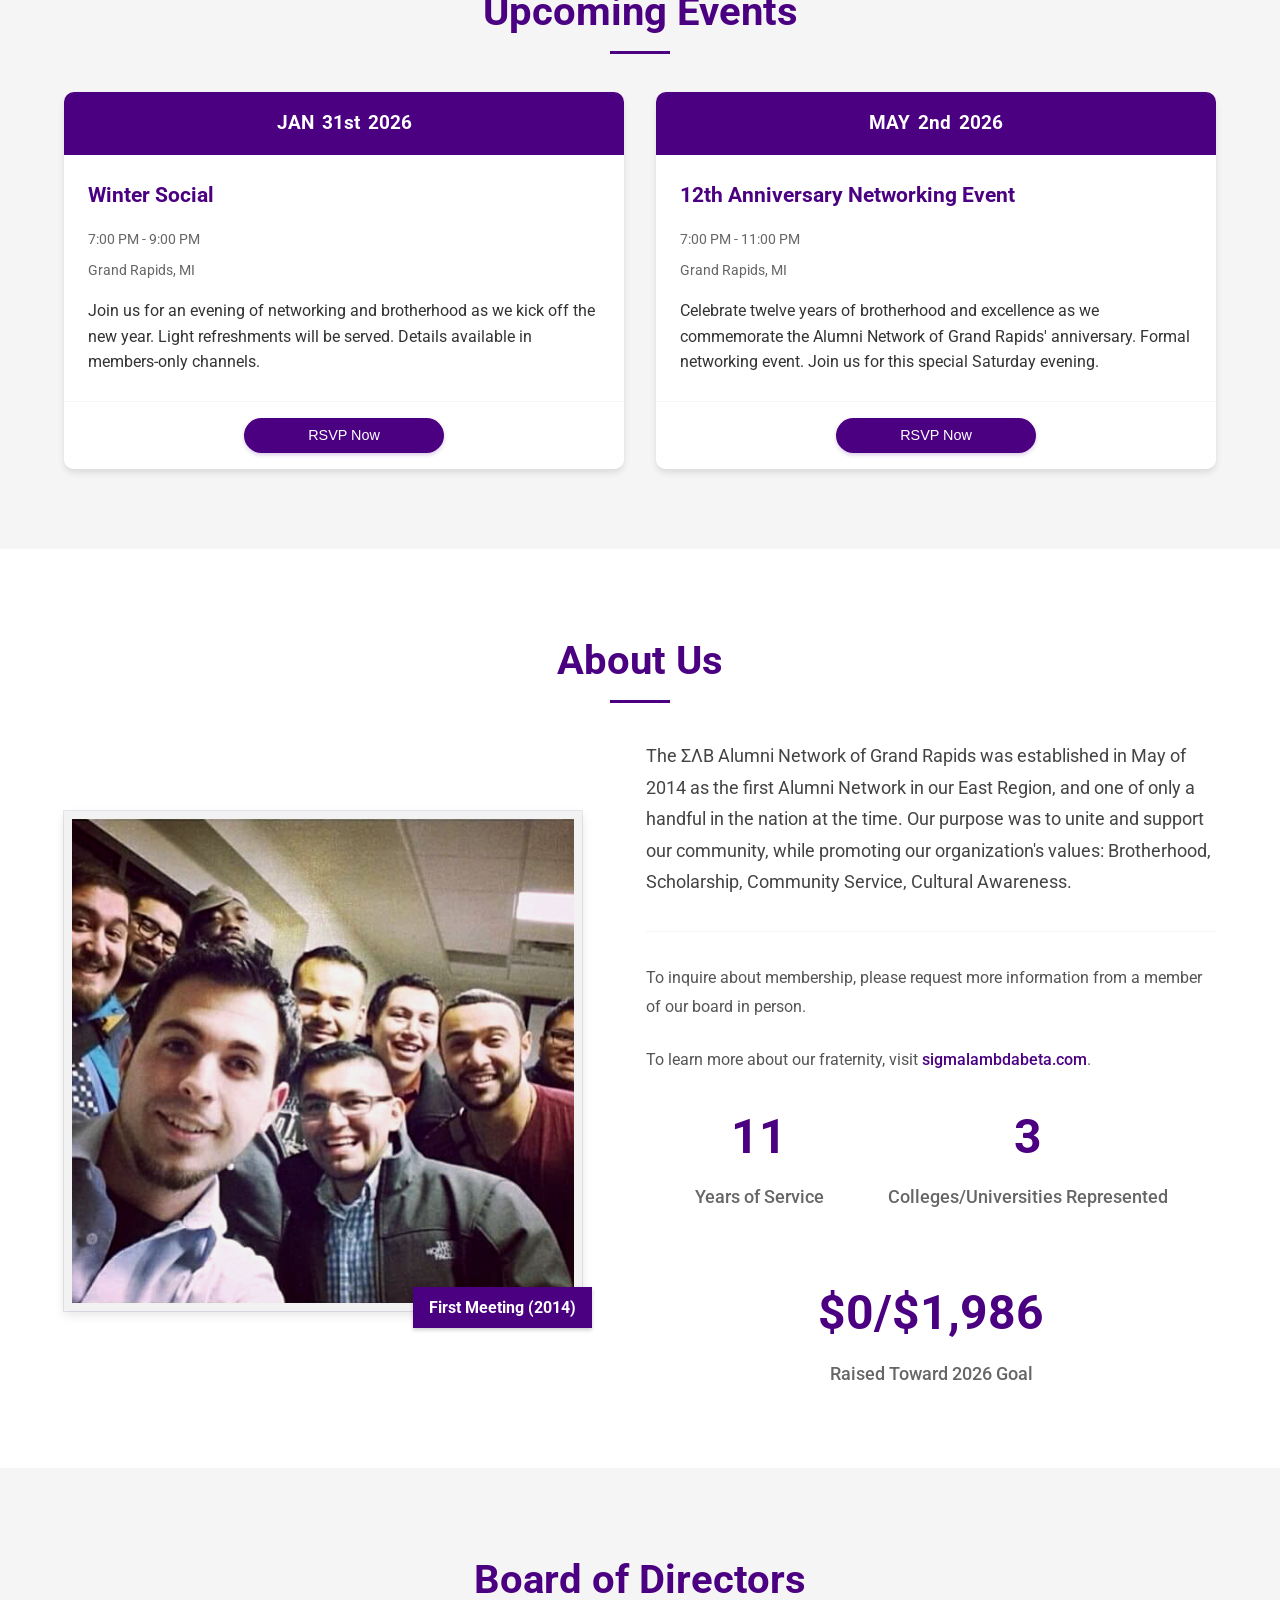
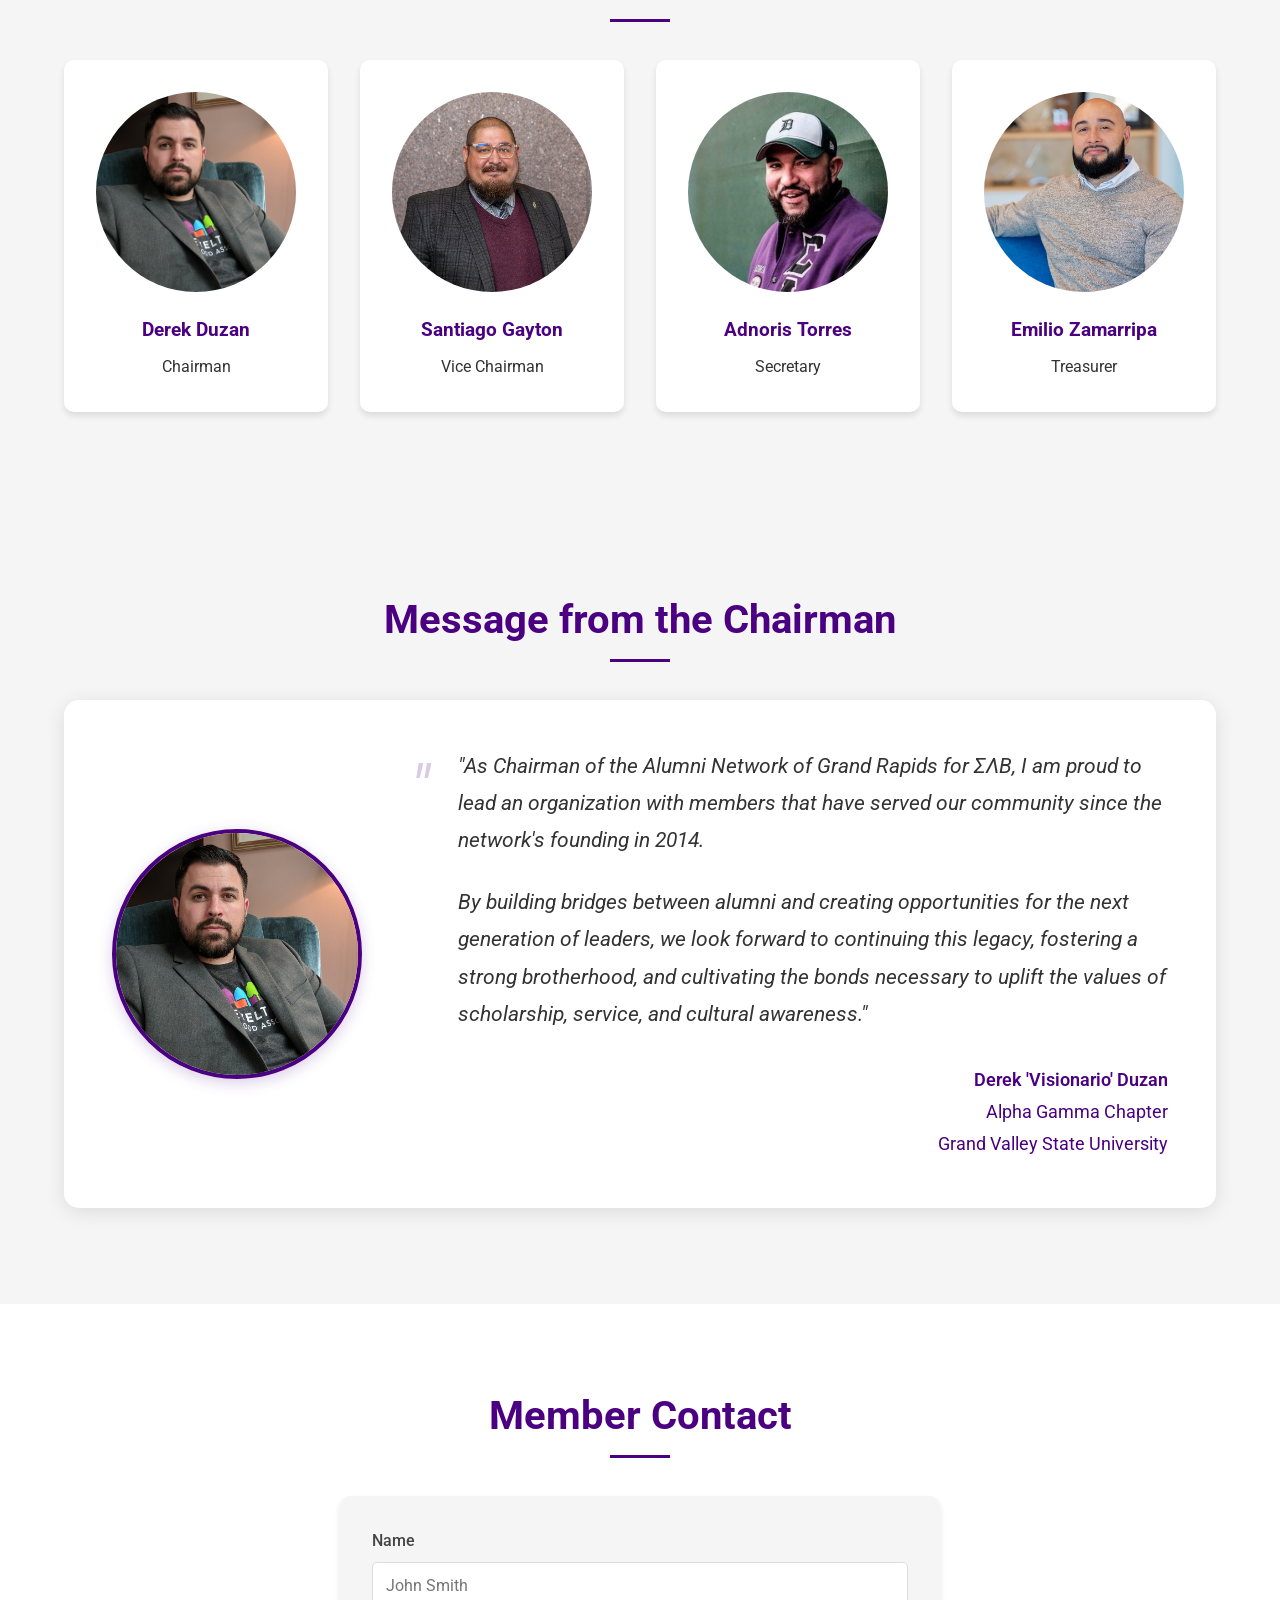
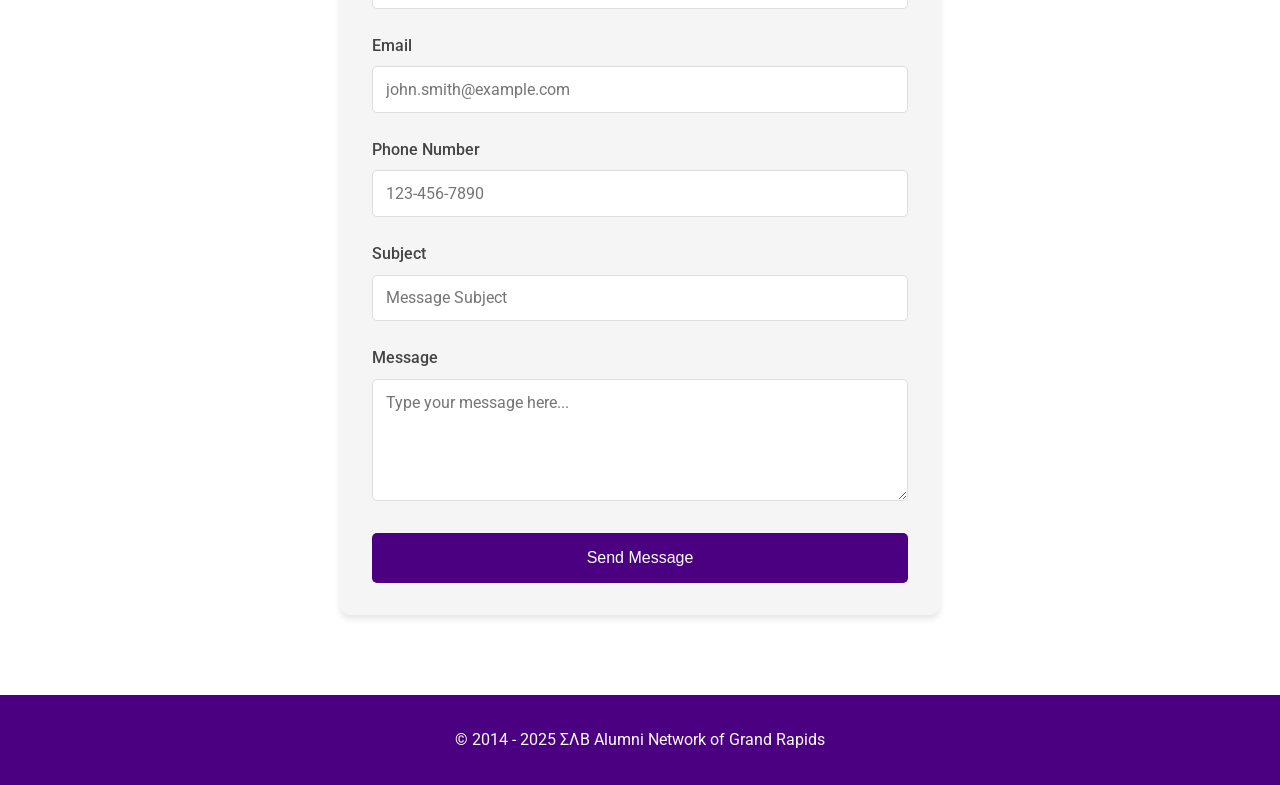
==== commit 7728e9cf: "Update index.html" ====
--- a/index.html
+++ b/index.html
@@ -227,11 +227,11 @@
                         </div>
                         <div class="about-stats">
                             <div class="stat-item">
-                                <span class="stat-number">10</span>
+                                <span class="stat-number">11</span>
                                 <span class="stat-label">Years of Service</span>
                             </div>
                             <div class="stat-item">
-                                <span class="stat-number">5+</span>
+                                <span class="stat-number">3</span>
                                 <span class="stat-label">Colleges/Universities Represented</span>
                             </div>
                             <div class="stat-item">
@@ -347,3 +347,4 @@
 
 
 
+
